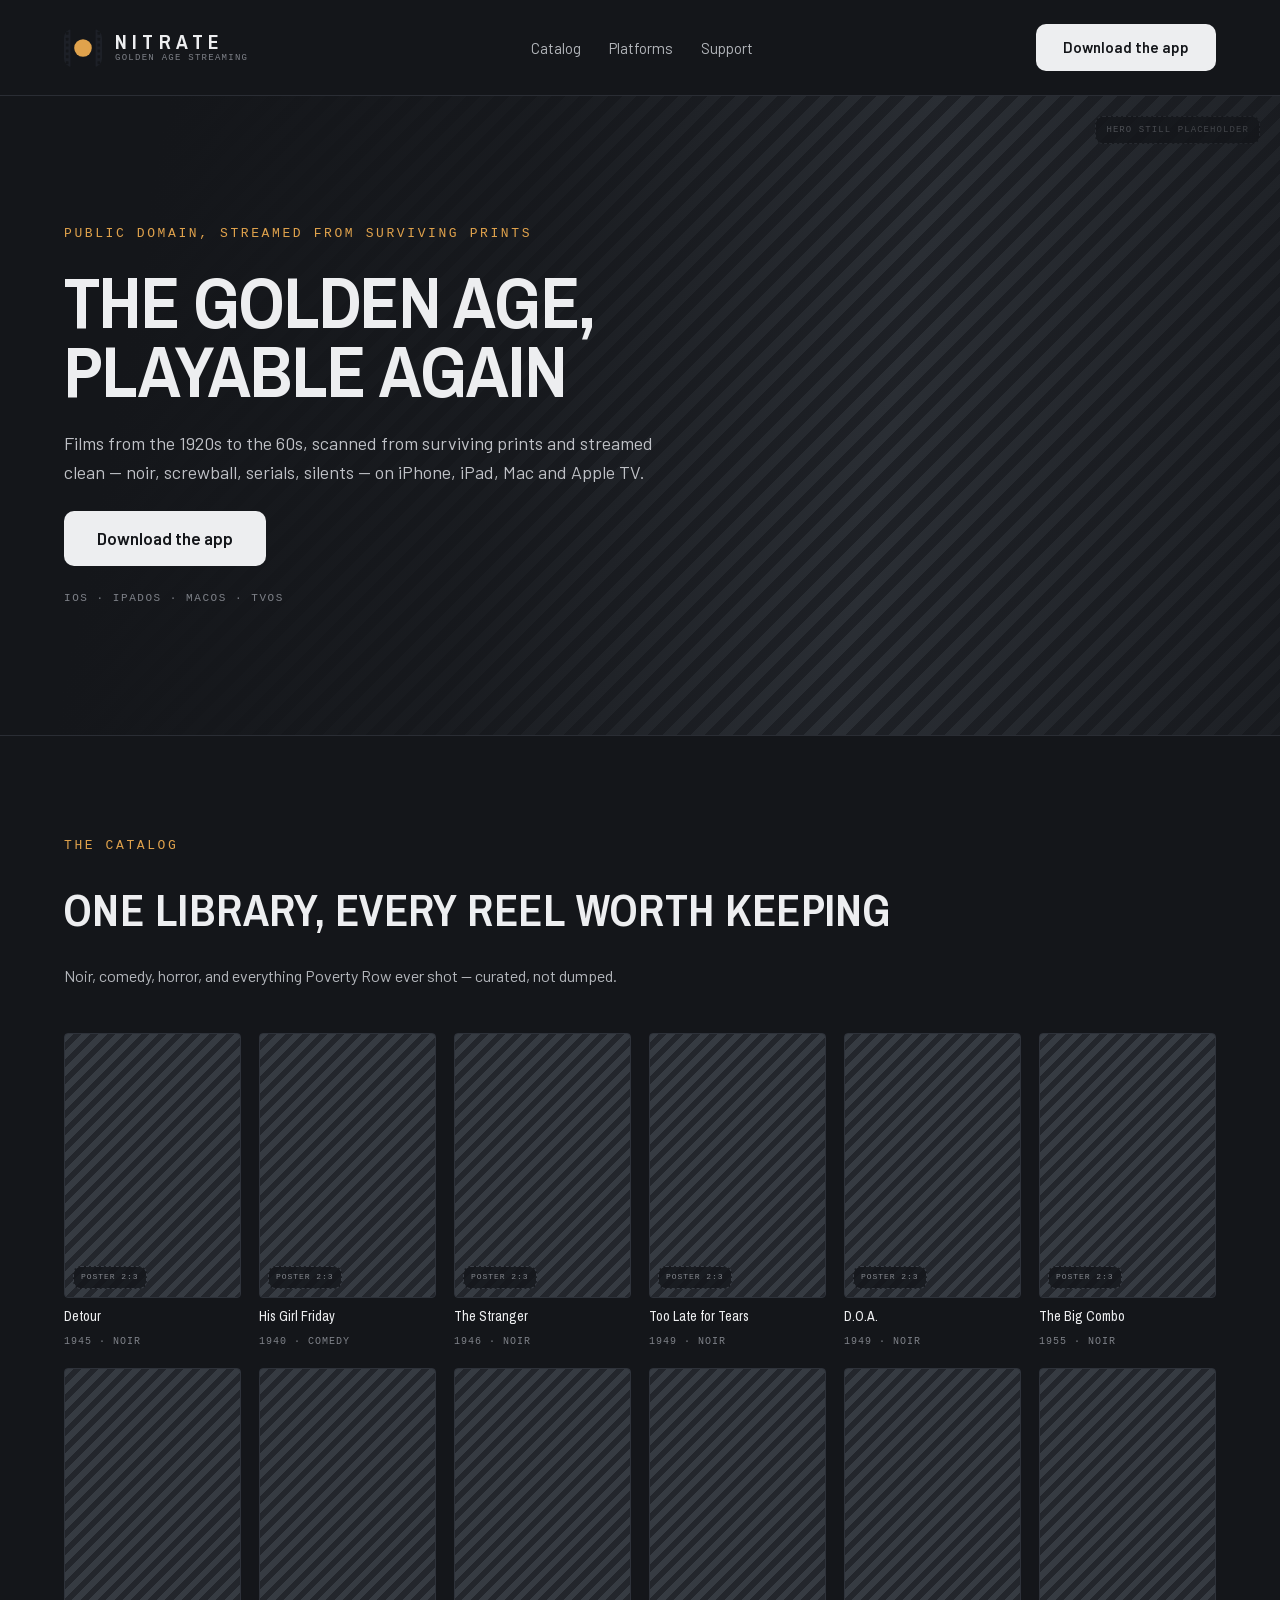
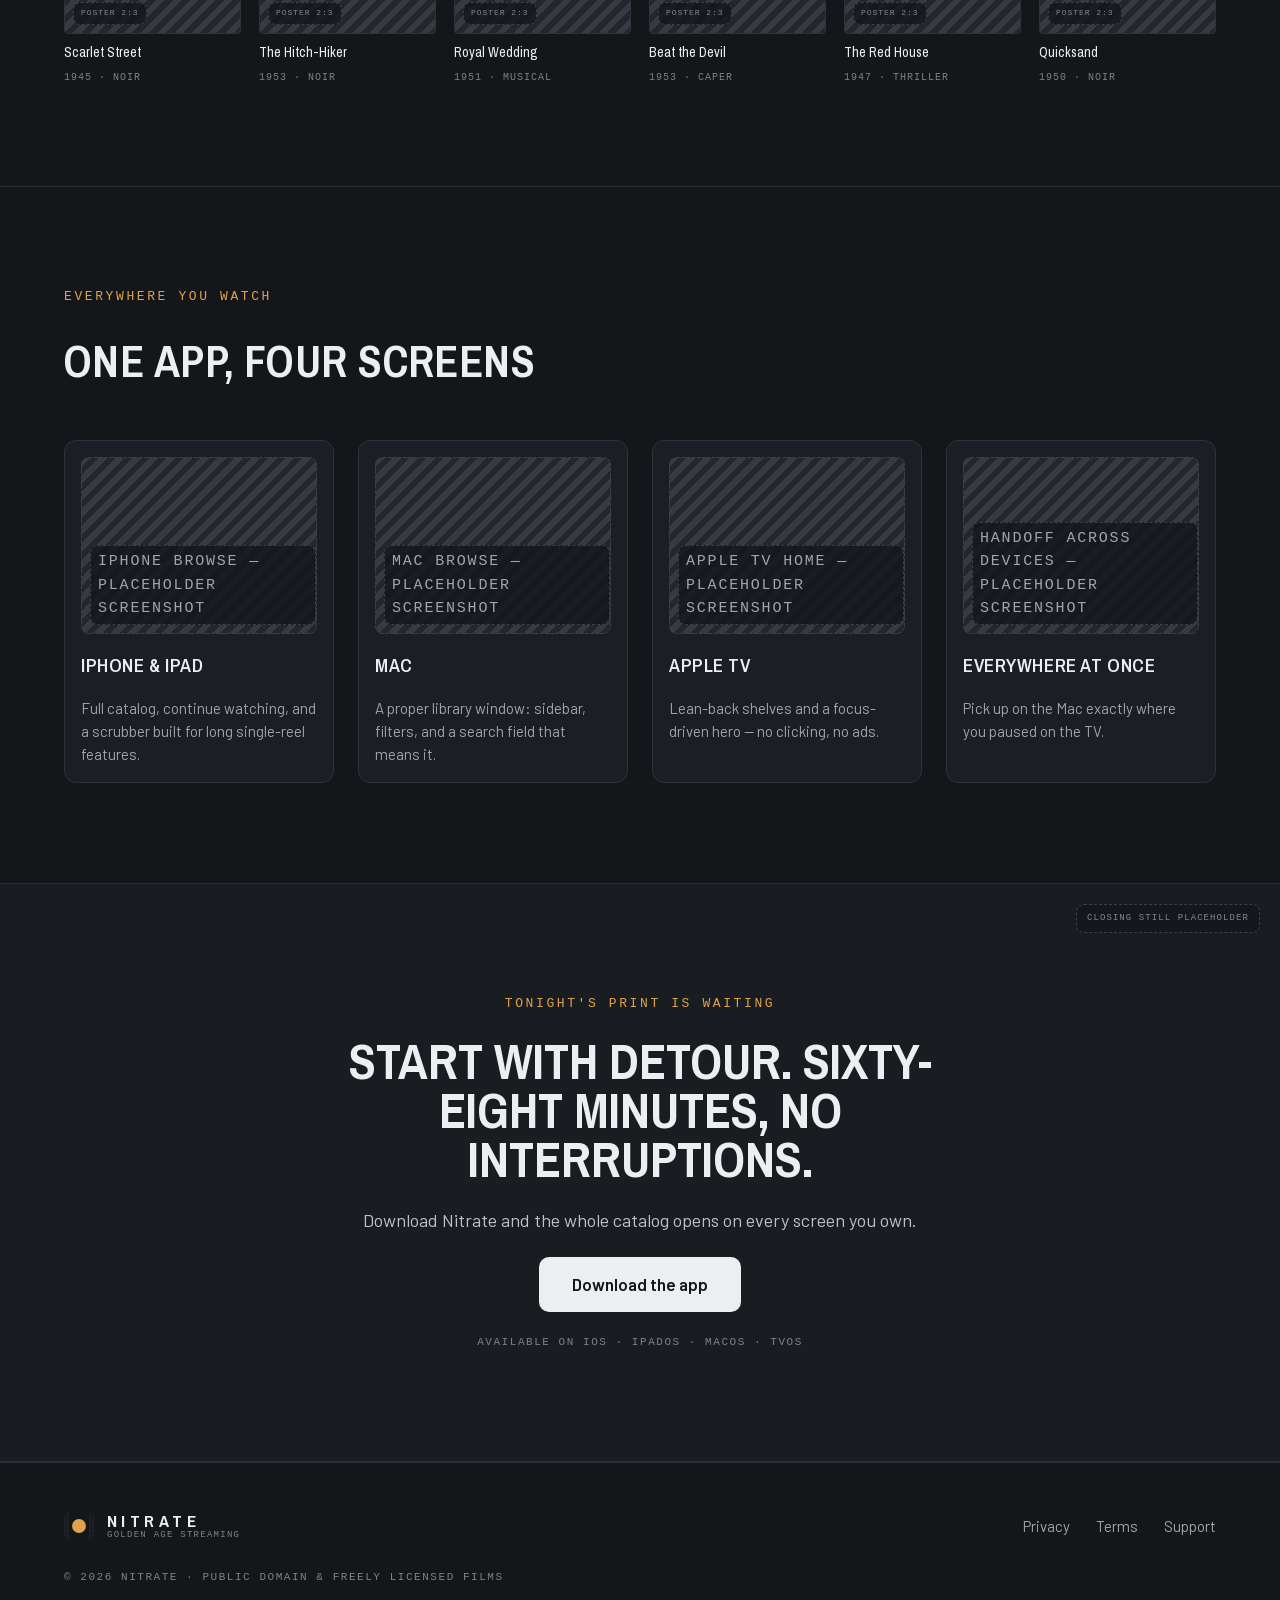
==== index.html @ 290c3b98 "init" ====
<!doctype html>
<html lang="en">
<head>
<meta charset="utf-8">
<meta name="viewport" content="width=device-width, initial-scale=1">
<title>Nitrate — Golden age streaming</title>
<meta name="description" content="Golden Age cinema from the 1920s to the 60s — noir, screwball, serials, silents — streamed on iPhone, iPad, Mac and Apple TV.">
<link rel="canonical" href="https://nitrate.info/">

<meta property="og:type" content="website">
<meta property="og:site_name" content="Nitrate">
<meta property="og:title" content="Nitrate — Golden age streaming">
<meta property="og:description" content="Golden Age cinema from the 1920s to the 60s — noir, screwball, serials, silents — streamed on iPhone, iPad, Mac and Apple TV.">
<meta property="og:url" content="https://nitrate.info/">
<meta property="og:image" content="https://nitrate.info/assets/img/og-image.png">
<meta property="og:image:width" content="1200">
<meta property="og:image:height" content="630">
<meta name="twitter:card" content="summary_large_image">

<link rel="icon" href="assets/img/favicon.svg" type="image/svg+xml">
<link rel="apple-touch-icon" href="assets/img/apple-touch-icon.png">
<link rel="preload" href="assets/fonts/archivo-narrow.woff2" as="font" type="font/woff2" crossorigin>
<link rel="preload" href="assets/fonts/barlow-400.woff2" as="font" type="font/woff2" crossorigin>
<link rel="stylesheet" href="assets/css/site.css">
</head>
<body>

<a class="skip-link" href="#main">Skip to content</a>

<header class="site-header">
  <a class="lockup" href="./" aria-label="Nitrate — home">
    <img class="lockup__icon" src="assets/img/icon.svg" alt="" width="38" height="38">
    <span class="lockup__text">
      <span class="lockup__word">Nitrate</span>
      <span class="lockup__sub">Golden age streaming</span>
    </span>
  </a>

  <nav class="site-nav" aria-label="Primary">
    <a href="#catalog">Catalog</a>
    <a href="#platforms">Platforms</a>
    <a href="support.html">Support</a>
  </nav>

  <a class="btn btn--primary" href="https://apps.apple.com/app/id6807024040">Download the app</a>
</header>

<main id="main">

  <!-- Hero. Replace .ph with the real still (landscape, ≥2400px wide) and
       keep the striped fill as its loading background. -->
  <section class="hero ph ph--lg">
    <p class="ph__label ph__label--tr">Hero still placeholder</p>
    <div class="hero__scrim"></div>
    <div class="hero__inner">
      <div class="hero__copy">
        <p class="eyebrow">Public domain, streamed from surviving prints</p>
        <h1>The golden age, playable again</h1>
        <p class="lead">
          Films from the 1920s to the 60s, scanned from surviving prints and streamed
          clean — noir, screwball, serials, silents — on iPhone, iPad, Mac and Apple TV.
        </p>
        <a class="btn btn--primary btn--lg" href="https://apps.apple.com/app/id6807024040">Download the app</a>
        <p class="meta">iOS · iPadOS · macOS · tvOS</p>
      </div>
    </div>
  </section>

  <section class="section" id="catalog">
    <div class="section__head">
      <p class="eyebrow">The catalog</p>
      <h2>One library, every reel worth keeping</h2>
      <p class="section__intro">
        Noir, comedy, horror, and everything Poverty Row ever shot — curated, not dumped.
      </p>
    </div>

    <!-- Marketing sample, not the live catalog. Deliberately no structured
         data here: these are not a claim of current availability. -->
    <div class="poster-grid">
      <article class="poster">
        <div class="poster__art ph"><p class="ph__label ph__label--bl">Poster 2:3</p></div>
        <h3 class="poster__title">Detour</h3>
        <p class="poster__meta">1945 · Noir</p>
      </article>
      <article class="poster">
        <div class="poster__art ph"><p class="ph__label ph__label--bl">Poster 2:3</p></div>
        <h3 class="poster__title">His Girl Friday</h3>
        <p class="poster__meta">1940 · Comedy</p>
      </article>
      <article class="poster">
        <div class="poster__art ph"><p class="ph__label ph__label--bl">Poster 2:3</p></div>
        <h3 class="poster__title">The Stranger</h3>
        <p class="poster__meta">1946 · Noir</p>
      </article>
      <article class="poster">
        <div class="poster__art ph"><p class="ph__label ph__label--bl">Poster 2:3</p></div>
        <h3 class="poster__title">Too Late for Tears</h3>
        <p class="poster__meta">1949 · Noir</p>
      </article>
      <article class="poster">
        <div class="poster__art ph"><p class="ph__label ph__label--bl">Poster 2:3</p></div>
        <h3 class="poster__title">D.O.A.</h3>
        <p class="poster__meta">1949 · Noir</p>
      </article>
      <article class="poster">
        <div class="poster__art ph"><p class="ph__label ph__label--bl">Poster 2:3</p></div>
        <h3 class="poster__title">The Big Combo</h3>
        <p class="poster__meta">1955 · Noir</p>
      </article>
      <article class="poster">
        <div class="poster__art ph"><p class="ph__label ph__label--bl">Poster 2:3</p></div>
        <h3 class="poster__title">Scarlet Street</h3>
        <p class="poster__meta">1945 · Noir</p>
      </article>
      <article class="poster">
        <div class="poster__art ph"><p class="ph__label ph__label--bl">Poster 2:3</p></div>
        <h3 class="poster__title">The Hitch-Hiker</h3>
        <p class="poster__meta">1953 · Noir</p>
      </article>
      <article class="poster">
        <div class="poster__art ph"><p class="ph__label ph__label--bl">Poster 2:3</p></div>
        <h3 class="poster__title">Royal Wedding</h3>
        <p class="poster__meta">1951 · Musical</p>
      </article>
      <article class="poster">
        <div class="poster__art ph"><p class="ph__label ph__label--bl">Poster 2:3</p></div>
        <h3 class="poster__title">Beat the Devil</h3>
        <p class="poster__meta">1953 · Caper</p>
      </article>
      <article class="poster">
        <div class="poster__art ph"><p class="ph__label ph__label--bl">Poster 2:3</p></div>
        <h3 class="poster__title">The Red House</h3>
        <p class="poster__meta">1947 · Thriller</p>
      </article>
      <article class="poster">
        <div class="poster__art ph"><p class="ph__label ph__label--bl">Poster 2:3</p></div>
        <h3 class="poster__title">Quicksand</h3>
        <p class="poster__meta">1950 · Noir</p>
      </article>
    </div>
  </section>

  <section class="section" id="platforms">
    <div class="section__head">
      <p class="eyebrow">Everywhere you watch</p>
      <h2>One app, four screens</h2>
    </div>

    <div class="card-grid">
      <article class="platform-card">
        <div class="platform-card__shot ph">
          <p class="ph__label ph__label--bl">iPhone browse — placeholder screenshot</p>
        </div>
        <h3>iPhone &amp; iPad</h3>
        <p>Full catalog, continue watching, and a scrubber built for long single-reel features.</p>
      </article>

      <article class="platform-card">
        <div class="platform-card__shot ph">
          <p class="ph__label ph__label--bl">Mac browse — placeholder screenshot</p>
        </div>
        <h3>Mac</h3>
        <p>A proper library window: sidebar, filters, and a search field that means it.</p>
      </article>

      <article class="platform-card">
        <div class="platform-card__shot ph">
          <p class="ph__label ph__label--bl">Apple TV home — placeholder screenshot</p>
        </div>
        <h3>Apple TV</h3>
        <p>Lean-back shelves and a focus-driven hero — no clicking, no ads.</p>
      </article>

      <article class="platform-card">
        <div class="platform-card__shot ph">
          <p class="ph__label ph__label--bl">Handoff across devices — placeholder screenshot</p>
        </div>
        <h3>Everywhere at once</h3>
        <p>Pick up on the Mac exactly where you paused on the TV.</p>
      </article>
    </div>
  </section>

  <section class="closing">
    <p class="ph__label ph__label--tr">Closing still placeholder</p>
    <div class="closing__copy">
      <p class="eyebrow">Tonight's print is waiting</p>
      <h2>Start with Detour. Sixty-eight minutes, no interruptions.</h2>
      <p class="lead">
        Download Nitrate and the whole catalog opens on every screen you own.
      </p>
      <a class="btn btn--primary btn--lg" href="https://apps.apple.com/app/id6807024040">Download the app</a>
      <p class="meta">Available on iOS · iPadOS · macOS · tvOS</p>
    </div>
  </section>

</main>

<footer class="site-footer">
  <div class="site-footer__row">
    <a class="lockup" href="./" aria-label="Nitrate — home">
      <img class="lockup__icon" src="assets/img/icon.svg" alt="" width="30" height="30">
      <span class="lockup__text">
        <span class="lockup__word">Nitrate</span>
        <span class="lockup__sub">Golden age streaming</span>
      </span>
    </a>
    <nav class="site-footer__links" aria-label="Footer">
      <a href="privacy.html">Privacy</a>
      <a href="terms.html">Terms</a>
      <a href="support.html">Support</a>
    </nav>
  </div>
  <p class="site-footer__legal">© 2026 Nitrate · Public domain &amp; freely licensed films</p>
</footer>

</body>
</html>
---- assets/css/site.css ----
/* ==========================================================================
   Nitrate — Golden age streaming
   Tokens and type scale follow the design handoff exactly. Dark only.
   ========================================================================== */

/* --- Fonts ---------------------------------------------------------------
   Self-hosted, latin subset, SIL OFL. Archivo Narrow ships as one variable
   file covering the 600–700 range the design uses; Barlow is three statics. */

@font-face {
  font-family: 'Archivo Narrow';
  font-style: normal;
  font-weight: 400 700;
  font-display: swap;
  src: url('../fonts/archivo-narrow.woff2') format('woff2');
}
@font-face {
  font-family: 'Barlow';
  font-style: normal;
  font-weight: 400;
  font-display: swap;
  src: url('../fonts/barlow-400.woff2') format('woff2');
}
@font-face {
  font-family: 'Barlow';
  font-style: normal;
  font-weight: 600;
  font-display: swap;
  src: url('../fonts/barlow-600.woff2') format('woff2');
}

/* --- Tokens -------------------------------------------------------------- */

:root {
  --bg-base: #14161a;
  --bg-alt: #191c21;
  --surface-card: #1b1e24;
  --surface-raised: #1d2027;

  --line-subtle: #2a2d34;
  --line-default: #2e323a;
  --line-default-strong: #363a43;
  --line-strong: #3c4048;
  --line-strong-hi: #434750;
  --line-accent-tint: #4a3e2c;

  --text-primary: #edeef0;
  --text-secondary: #bfc1c6;
  --text-body: #b4b7bc;
  --text-tertiary: #a2a5ab;
  --text-muted: #7e8188;
  --text-muted-hi: #85888f;

  --accent: #e0a24c;
  --accent-hover: #f5bd73;
  --status-ok: #4fc77e;

  --font-display: 'Archivo Narrow', 'Arial Narrow', Helvetica, sans-serif;
  --font-body: 'Barlow', -apple-system, BlinkMacSystemFont, 'Segoe UI', Helvetica, Arial, sans-serif;
  --font-mono: ui-monospace, SFMono-Regular, Menlo, Consolas, monospace;

  --gutter: clamp(20px, 5vw, 80px);
  --radius-poster: 4px;
  --radius-block: 8px;
  --radius-button: 10px;
  --radius-card: 12px;

  /* The image loading state, kept in production per the handoff. */
  --placeholder-fill: repeating-linear-gradient(
    135deg,
    #363b42 0 6px,
    #23262c 6px 12px
  );
  --placeholder-fill-lg: repeating-linear-gradient(
    135deg,
    #363b42 0 10px,
    #23262c 10px 20px
  );

  color-scheme: dark;
}

/* --- Base ---------------------------------------------------------------- */

*,
*::before,
*::after {
  box-sizing: border-box;
}

html {
  scroll-behavior: smooth;
  -webkit-text-size-adjust: 100%;
}

body {
  margin: 0;
  background: var(--bg-base);
  color: var(--text-body);
  font-family: var(--font-body);
  font-size: 16px;
  font-weight: 400;
  line-height: 1.6;
  -webkit-font-smoothing: antialiased;
  -moz-osx-font-smoothing: grayscale;
}

img,
svg {
  max-width: 100%;
  display: block;
}

a {
  color: var(--accent);
  text-decoration: none;
}

a:hover {
  color: var(--accent-hover);
}

h1,
h2,
h3 {
  font-family: var(--font-display);
  color: var(--text-primary);
  text-transform: uppercase;
  margin: 0;
}

p {
  margin: 0;
}

:focus-visible {
  outline: 2px solid var(--accent);
  outline-offset: 3px;
  border-radius: 2px;
}

/* Anchor targets clear the section they land in. */
[id] {
  scroll-margin-top: 32px;
}

.skip-link {
  position: absolute;
  left: -9999px;
  top: 0;
  z-index: 100;
  padding: 12px 18px;
  background: var(--surface-raised);
  color: var(--text-primary);
  border: 1px solid var(--line-strong);
  border-radius: var(--radius-block);
}

.skip-link:focus {
  left: var(--gutter);
  top: 12px;
}

/* --- Shared pieces ------------------------------------------------------- */

.eyebrow {
  font-family: var(--font-mono);
  font-size: 13px;
  letter-spacing: 0.2em;
  text-transform: uppercase;
  color: var(--accent);
  margin: 0;
}

.meta {
  font-family: var(--font-mono);
  font-size: 11px;
  letter-spacing: 0.14em;
  text-transform: uppercase;
  color: var(--text-muted);
  margin: 0;
}

.lead {
  font-size: 18px;
  line-height: 1.6;
  color: var(--text-secondary);
}

/* Buttons — primary is near-white on dark, never amber. */
.btn {
  display: inline-flex;
  align-items: center;
  justify-content: center;
  gap: 8px;
  font-family: var(--font-body);
  font-size: 15px;
  font-weight: 600;
  line-height: 1;
  padding: 15px 26px;
  border-radius: var(--radius-button);
  border: 1px solid transparent;
  cursor: pointer;
  transition: background-color 0.15s ease, border-color 0.15s ease, color 0.15s ease;
}

.btn--primary {
  background: var(--text-primary);
  color: var(--bg-base);
}

.btn--primary:hover {
  background: #fff;
  color: var(--bg-base);
}

.btn--secondary {
  background: transparent;
  color: var(--text-primary);
  border-color: var(--line-strong);
}

.btn--secondary:hover {
  border-color: var(--line-strong-hi);
  background: rgba(255, 255, 255, 0.03);
  color: var(--text-primary);
}

.btn--lg {
  font-size: 17px;
  padding: 18px 32px;
}

/* --- Header / footer lockup ---------------------------------------------- */

.lockup {
  display: inline-flex;
  align-items: center;
  gap: 13px;
  color: inherit;
}

.lockup:hover {
  color: inherit;
}

.lockup__icon {
  flex: none;
  width: 38px;
  height: 38px;
}

.lockup__text {
  display: flex;
  flex-direction: column;
  gap: 2px;
}

.lockup__word {
  font-family: var(--font-display);
  font-size: 20px;
  font-weight: 700;
  letter-spacing: 0.26em;
  text-transform: uppercase;
  color: var(--text-primary);
  line-height: 1;
}

.lockup__sub {
  font-family: var(--font-mono);
  font-size: 9px;
  letter-spacing: 0.14em;
  text-transform: uppercase;
  color: var(--text-muted);
  line-height: 1;
}

.site-header {
  display: flex;
  align-items: center;
  justify-content: space-between;
  gap: 24px 32px;
  flex-wrap: wrap;
  padding: 24px var(--gutter);
  border-bottom: 1px solid var(--line-subtle);
}

.site-nav {
  display: flex;
  align-items: center;
  gap: 28px;
  flex-wrap: wrap;
}

.site-nav a {
  font-size: 15px;
  color: var(--text-body);
}

.site-nav a:hover {
  color: var(--accent-hover);
}

.site-nav a[aria-current='page'] {
  color: var(--accent);
}

.site-footer {
  padding: 48px var(--gutter);
  border-top: 1px solid var(--line-subtle);
}

.site-footer__row {
  display: flex;
  align-items: center;
  justify-content: space-between;
  gap: 24px 32px;
  flex-wrap: wrap;
}

.site-footer .lockup__icon {
  width: 30px;
  height: 30px;
}

.site-footer .lockup__word {
  font-size: 17px;
}

.site-footer__links {
  display: flex;
  gap: 26px;
  flex-wrap: wrap;
}

.site-footer__links a {
  font-size: 15px;
  color: var(--text-tertiary);
}

.site-footer__links a:hover {
  color: var(--accent-hover);
}

.site-footer__legal {
  margin-top: 28px;
  font-family: var(--font-mono);
  font-size: 11px;
  letter-spacing: 0.14em;
  text-transform: uppercase;
  color: var(--text-muted);
}

/* --- Image placeholders --------------------------------------------------
   Every dashed element marks an asset slot. Replace the background with the
   real <img> and keep the striped fill as its loading state. */

.ph {
  background-image: var(--placeholder-fill);
  background-color: var(--surface-raised);
  position: relative;
  overflow: hidden;
}

.ph--lg {
  background-image: var(--placeholder-fill-lg);
}

.ph__label {
  position: absolute;
  font-family: var(--font-mono);
  font-size: 9px;
  letter-spacing: 0.12em;
  text-transform: uppercase;
  color: var(--text-muted-hi);
  background: rgba(20, 22, 26, 0.82);
  border: 1px dashed var(--line-strong);
  border-radius: var(--radius-block);
  padding: 6px 10px;
  margin: 0;
}

.ph__label--tr {
  top: 20px;
  right: 20px;
  max-width: min(46%, 260px);
}

.ph__label--bl {
  left: 8px;
  bottom: 8px;
  padding: 4px 7px;
  font-size: 8px;
}

/* --- Landing: hero ------------------------------------------------------- */

.hero {
  position: relative;
  min-height: 640px;
  display: flex;
  align-items: center;
  border-bottom: 1px solid var(--line-subtle);
}

.hero__scrim {
  position: absolute;
  inset: 0;
  background: linear-gradient(
    100deg,
    var(--bg-base) 12%,
    rgba(20, 22, 26, 0.85) 40%,
    rgba(20, 22, 26, 0.35) 68%,
    rgba(20, 22, 26, 0.75)
  );
}

.hero__inner {
  position: relative;
  width: 100%;
  padding: 80px var(--gutter);
}

.hero__copy {
  display: flex;
  flex-direction: column;
  align-items: flex-start;
  gap: 24px;
  max-width: 620px;
}

.hero h1 {
  font-size: clamp(40px, 6vw, 72px);
  font-weight: 700;
  line-height: 0.95;
  letter-spacing: -0.01em;
}

/* --- Landing: sections --------------------------------------------------- */

.section {
  padding: 100px var(--gutter);
  border-bottom: 1px solid var(--line-subtle);
}

.section__head {
  display: flex;
  flex-direction: column;
  gap: 18px;
  margin-bottom: 44px;
}

.section h2 {
  font-size: clamp(30px, 4vw, 44px);
  font-weight: 700;
  letter-spacing: 0.01em;
}

.section__intro {
  max-width: 640px;
  color: var(--text-body);
}

/* Catalog grid */
.poster-grid {
  display: grid;
  grid-template-columns: repeat(auto-fill, minmax(150px, 1fr));
  gap: 18px;
}

.poster {
  display: flex;
  flex-direction: column;
  gap: 10px;
}

.poster__art {
  aspect-ratio: 2 / 3;
  border: 1px solid var(--line-default);
  border-radius: var(--radius-poster);
}

.poster__title {
  font-family: var(--font-display);
  font-size: 14px;
  font-weight: 400;
  line-height: 1.15;
  color: var(--text-primary);
  text-transform: none;
}

.poster__meta {
  font-family: var(--font-mono);
  font-size: 10px;
  letter-spacing: 0.1em;
  text-transform: uppercase;
  color: var(--text-muted);
}

/* Platform cards */
.card-grid {
  display: grid;
  grid-template-columns: repeat(auto-fit, minmax(240px, 1fr));
  gap: 24px;
}

.platform-card {
  background: var(--surface-card);
  border: 1px solid var(--line-default);
  border-radius: var(--radius-card);
  padding: 16px;
  display: flex;
  flex-direction: column;
  gap: 16px;
  transition: border-color 0.15s ease;
}

.platform-card:hover {
  border-color: var(--line-strong);
}

.platform-card__shot {
  aspect-ratio: 4 / 3;
  border: 1px dashed var(--line-strong);
  border-radius: var(--radius-block);
}

.platform-card h3 {
  font-size: 19px;
  font-weight: 600;
  letter-spacing: 0.03em;
}

.platform-card p {
  font-size: 15px;
  line-height: 1.55;
  color: var(--text-tertiary);
}

/* Closing CTA */
.closing {
  position: relative;
  background: var(--bg-alt);
  padding: 110px var(--gutter);
  border-bottom: 1px solid var(--line-subtle);
  overflow: hidden;
}

.closing__copy {
  position: relative;
  max-width: 620px;
  margin: 0 auto;
  text-align: center;
  display: flex;
  flex-direction: column;
  align-items: center;
  gap: 22px;
}

.closing h2 {
  font-size: clamp(30px, 4.4vw, 50px);
  font-weight: 700;
  line-height: 0.98;
}

/* --- Legal + support two-column shell ------------------------------------ */

.page {
  padding: 64px var(--gutter) 72px;
}

.page__head {
  display: flex;
  flex-direction: column;
  gap: 16px;
  max-width: 720px;
  margin-bottom: 56px;
}

.page__head h1 {
  font-size: clamp(36px, 5vw, 56px);
  font-weight: 700;
  line-height: 0.95;
}

.layout {
  display: flex;
  flex-wrap: wrap;
  align-items: flex-start;
  gap: clamp(32px, 5vw, 72px);
}

.aside {
  position: sticky;
  top: 32px;
  flex: 1 1 230px;
  max-width: 300px;
  min-width: 230px;
}

.toc h2 {
  font-family: var(--font-mono);
  font-size: 12px;
  font-weight: 400;
  letter-spacing: 0.2em;
  color: var(--text-muted);
  margin-bottom: 18px;
}

.toc ol {
  list-style: none;
  margin: 0;
  padding: 0;
  display: flex;
  flex-direction: column;
  gap: 11px;
}

.toc a {
  font-size: 15px;
  color: var(--text-tertiary);
}

.toc a:hover {
  color: var(--accent-hover);
}

.article {
  flex: 999 1 420px;
  max-width: 720px;
  display: flex;
  flex-direction: column;
  gap: 44px;
}

.article section {
  display: flex;
  flex-direction: column;
  gap: 16px;
}

.article h2 {
  font-size: 26px;
  font-weight: 600;
  letter-spacing: 0.06em;
}

.article h3 {
  font-family: var(--font-display);
  font-size: 17px;
  font-weight: 600;
  letter-spacing: 0.04em;
  color: var(--text-primary);
}

.article p {
  line-height: 1.7;
}

.article ul {
  margin: 0;
  padding-left: 20px;
  display: flex;
  flex-direction: column;
  gap: 10px;
}

.article li {
  line-height: 1.65;
}

/* The four "what we collect" entries — 2px left rule, 16px indent. */
.entry {
  border-left: 2px solid var(--line-default-strong);
  padding-left: 16px;
  display: flex;
  flex-direction: column;
  gap: 6px;
}

.entry h3 {
  font-size: 16px;
  letter-spacing: 0.05em;
}

.entry p {
  font-size: 15px;
  color: var(--text-tertiary);
}

/* Amber-tinted callout — "what we don't collect", "what you may not do". */
.callout {
  background: var(--surface-raised);
  border: 1px solid var(--line-accent-tint);
  border-radius: var(--radius-block);
  padding: 24px;
  display: flex;
  flex-direction: column;
  gap: 16px;
}

.callout h2 {
  font-size: 22px;
  font-weight: 600;
  letter-spacing: 0.06em;
}

.callout ul {
  list-style: none;
  margin: 0;
  padding: 0;
  display: flex;
  flex-direction: column;
  gap: 12px;
}

.callout li {
  display: flex;
  align-items: flex-start;
  gap: 12px;
  line-height: 1.55;
}

.callout li::before {
  content: '\2715';
  color: var(--accent);
  font-size: 13px;
  line-height: 1.7;
  flex: none;
}

.callout__note {
  font-size: 14px;
  color: var(--text-muted-hi);
}

.contact-block {
  border-top: 1px solid var(--line-subtle);
  padding-top: 28px;
}

/* Simple data table (subscription terms). */
.table {
  width: 100%;
  border-collapse: collapse;
  border: 1px solid var(--line-default);
  border-radius: var(--radius-block);
  overflow: hidden;
  font-size: 15px;
}

.table th,
.table td {
  text-align: left;
  padding: 12px 16px;
  border-bottom: 1px solid var(--line-subtle);
  vertical-align: top;
}

.table tr:last-child th,
.table tr:last-child td {
  border-bottom: 0;
}

.table th {
  font-family: var(--font-mono);
  font-size: 11px;
  font-weight: 400;
  letter-spacing: 0.12em;
  text-transform: uppercase;
  color: var(--text-muted);
  width: 34%;
  background: var(--surface-raised);
}

.table td {
  color: var(--text-tertiary);
}

.table-wrap {
  overflow-x: auto;
}

/* --- Support ------------------------------------------------------------- */

.topic-grid {
  display: grid;
  grid-template-columns: repeat(auto-fit, minmax(230px, 1fr));
  gap: 20px;
  margin-bottom: 64px;
}

.topic-card {
  display: flex;
  flex-direction: column;
  gap: 10px;
  background: var(--surface-card);
  border: 1px solid var(--line-default);
  border-radius: var(--radius-card);
  padding: 20px;
  color: inherit;
  transition: border-color 0.15s ease;
}

.topic-card:hover {
  border-color: var(--line-strong);
  color: inherit;
}

.topic-card__mark {
  font-family: var(--font-mono);
  font-size: 11px;
  letter-spacing: 0.14em;
  color: var(--accent);
}

.topic-card h2 {
  font-family: var(--font-display);
  font-size: 18px;
  font-weight: 600;
  letter-spacing: 0.04em;
  color: var(--text-primary);
}

.topic-card p {
  font-size: 14px;
  line-height: 1.5;
  color: var(--text-tertiary);
}

.faq {
  border-top: 1px solid var(--line-subtle);
}

.faq > div {
  border-bottom: 1px solid var(--line-subtle);
  padding: 22px 0;
  display: flex;
  flex-direction: column;
  gap: 10px;
}

.faq h3 {
  font-family: var(--font-display);
  font-size: 17px;
  font-weight: 600;
  letter-spacing: 0.03em;
  color: var(--text-primary);
}

.faq p {
  color: var(--text-tertiary);
  line-height: 1.65;
}

.side-card {
  background: var(--surface-card);
  border: 1px solid var(--line-default);
  border-radius: var(--radius-card);
  padding: 20px;
  display: flex;
  flex-direction: column;
  gap: 14px;
}

.side-card--accent {
  background: var(--surface-raised);
  border-color: var(--line-accent-tint);
}

.side-card h2 {
  font-family: var(--font-display);
  font-size: 18px;
  font-weight: 600;
  letter-spacing: 0.04em;
  color: var(--text-primary);
}

.side-card p {
  font-size: 14px;
  line-height: 1.55;
  color: var(--text-tertiary);
}

.side-card ul {
  list-style: none;
  margin: 0;
  padding: 0;
  display: flex;
  flex-direction: column;
  gap: 10px;
}

.side-card ul a {
  font-size: 15px;
}

.aside--support {
  display: flex;
  flex-direction: column;
  gap: 20px;
}

/* --- Responsive ---------------------------------------------------------- */

@media (max-width: 700px) {
  .section,
  .closing {
    padding-top: 72px;
    padding-bottom: 72px;
  }

  .hero {
    min-height: 560px;
  }

  .hero__inner {
    padding-top: 64px;
    padding-bottom: 64px;
  }

  /* The badge must never crowd the copy column at narrow widths — but it has
     to stay out of the flow to do it. `.hero` is a flex container, so a static
     badge becomes a flex item and shoves the copy column sideways. */
  .ph__label--tr {
    top: 12px;
    right: 12px;
    max-width: 45%;
    font-size: 8px;
    padding: 5px 8px;
  }

  .aside {
    position: static;
    max-width: none;
    min-width: 0;
    flex-basis: 100%;
  }
}

/* Two columns of legal prose in ~330px is unreadable — stack the label above
   its value instead of letting the value column shrink to a ribbon. */
@media (max-width: 560px) {
  .table,
  .table tbody,
  .table tr,
  .table th,
  .table td {
    display: block;
    width: auto;
  }

  .table tr {
    border-bottom: 1px solid var(--line-subtle);
  }

  .table tr:last-child {
    border-bottom: 0;
  }

  .table th,
  .table td {
    border-bottom: 0;
  }

  .table th {
    background: var(--surface-raised);
    padding-bottom: 10px;
  }

  .table td {
    padding-top: 12px;
  }
}

@media (prefers-reduced-motion: reduce) {
  html {
    scroll-behavior: auto;
  }

  *,
  *::before,
  *::after {
    transition-duration: 0.01ms !important;
    animation-duration: 0.01ms !important;
  }
}

@media print {
  .site-header,
  .site-footer,
  .aside,
  .btn {
    display: none;
  }

  body {
    background: #fff;
    color: #000;
  }
}
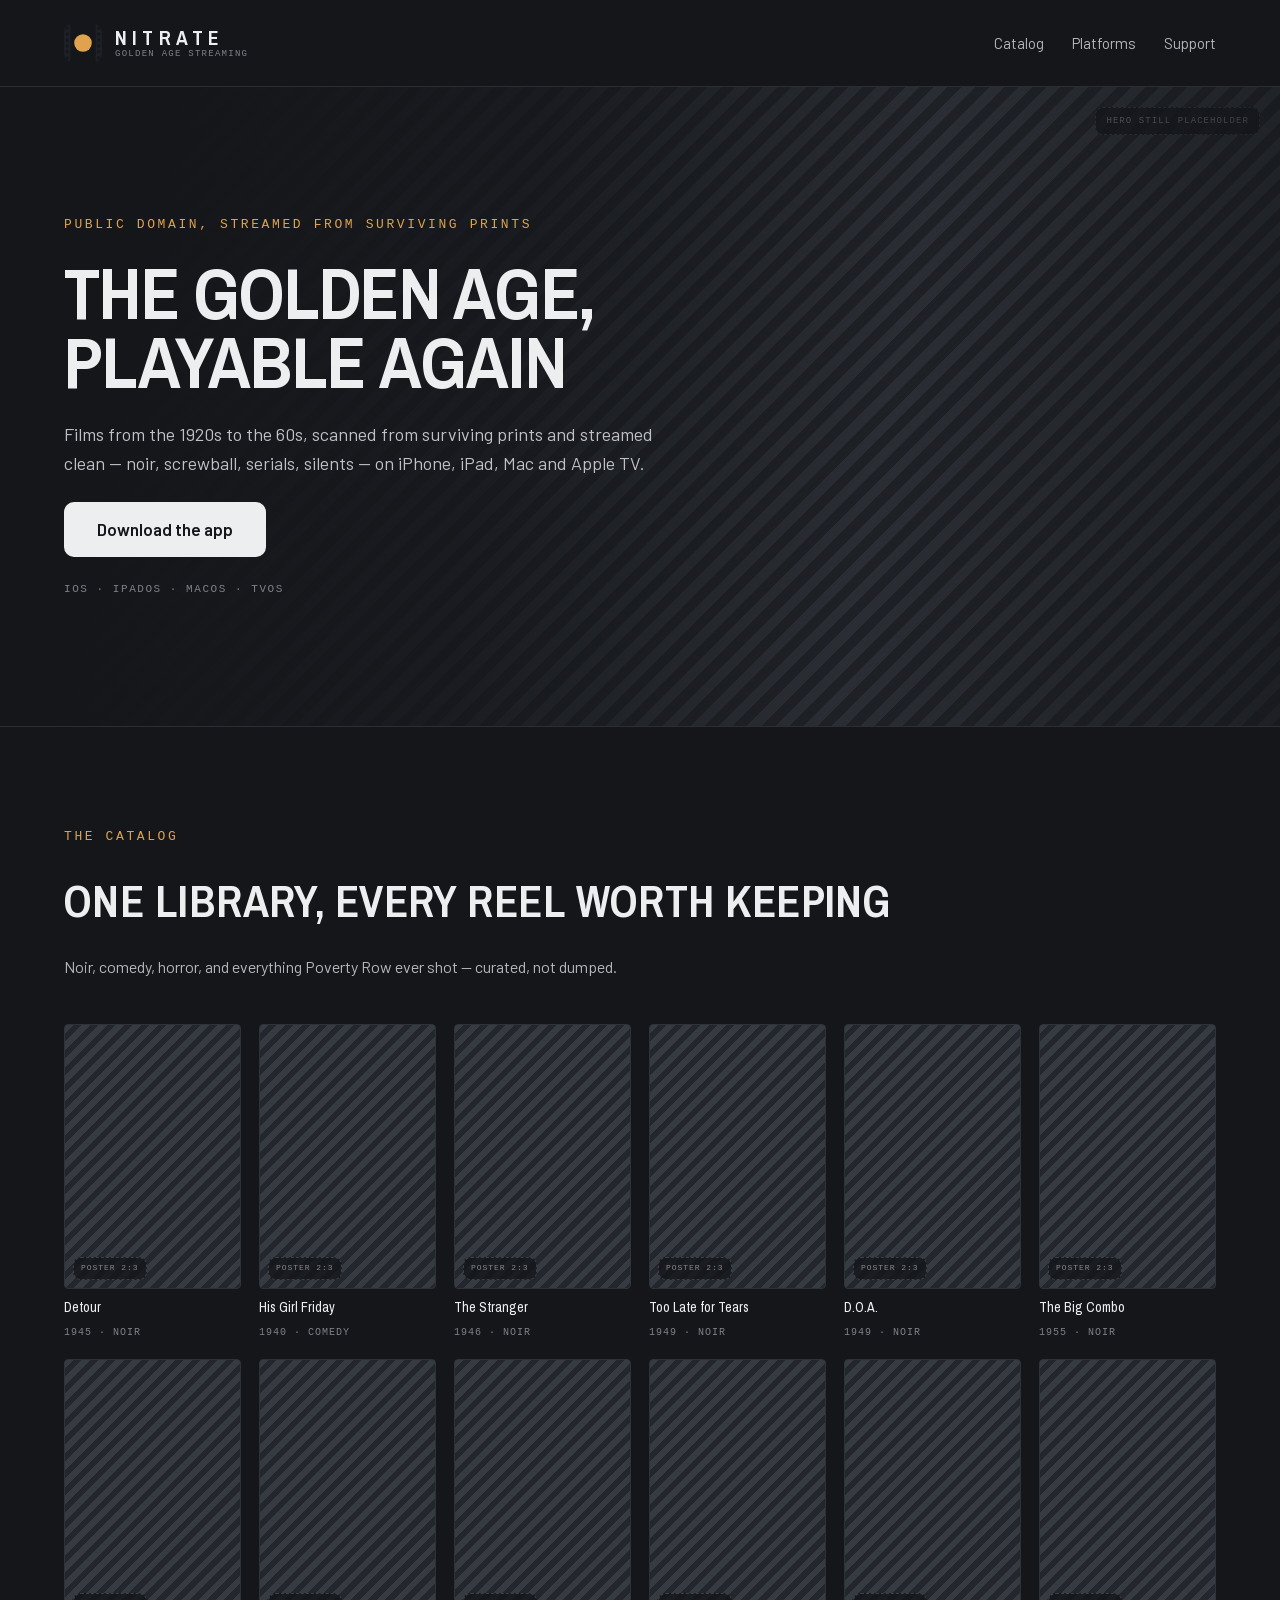
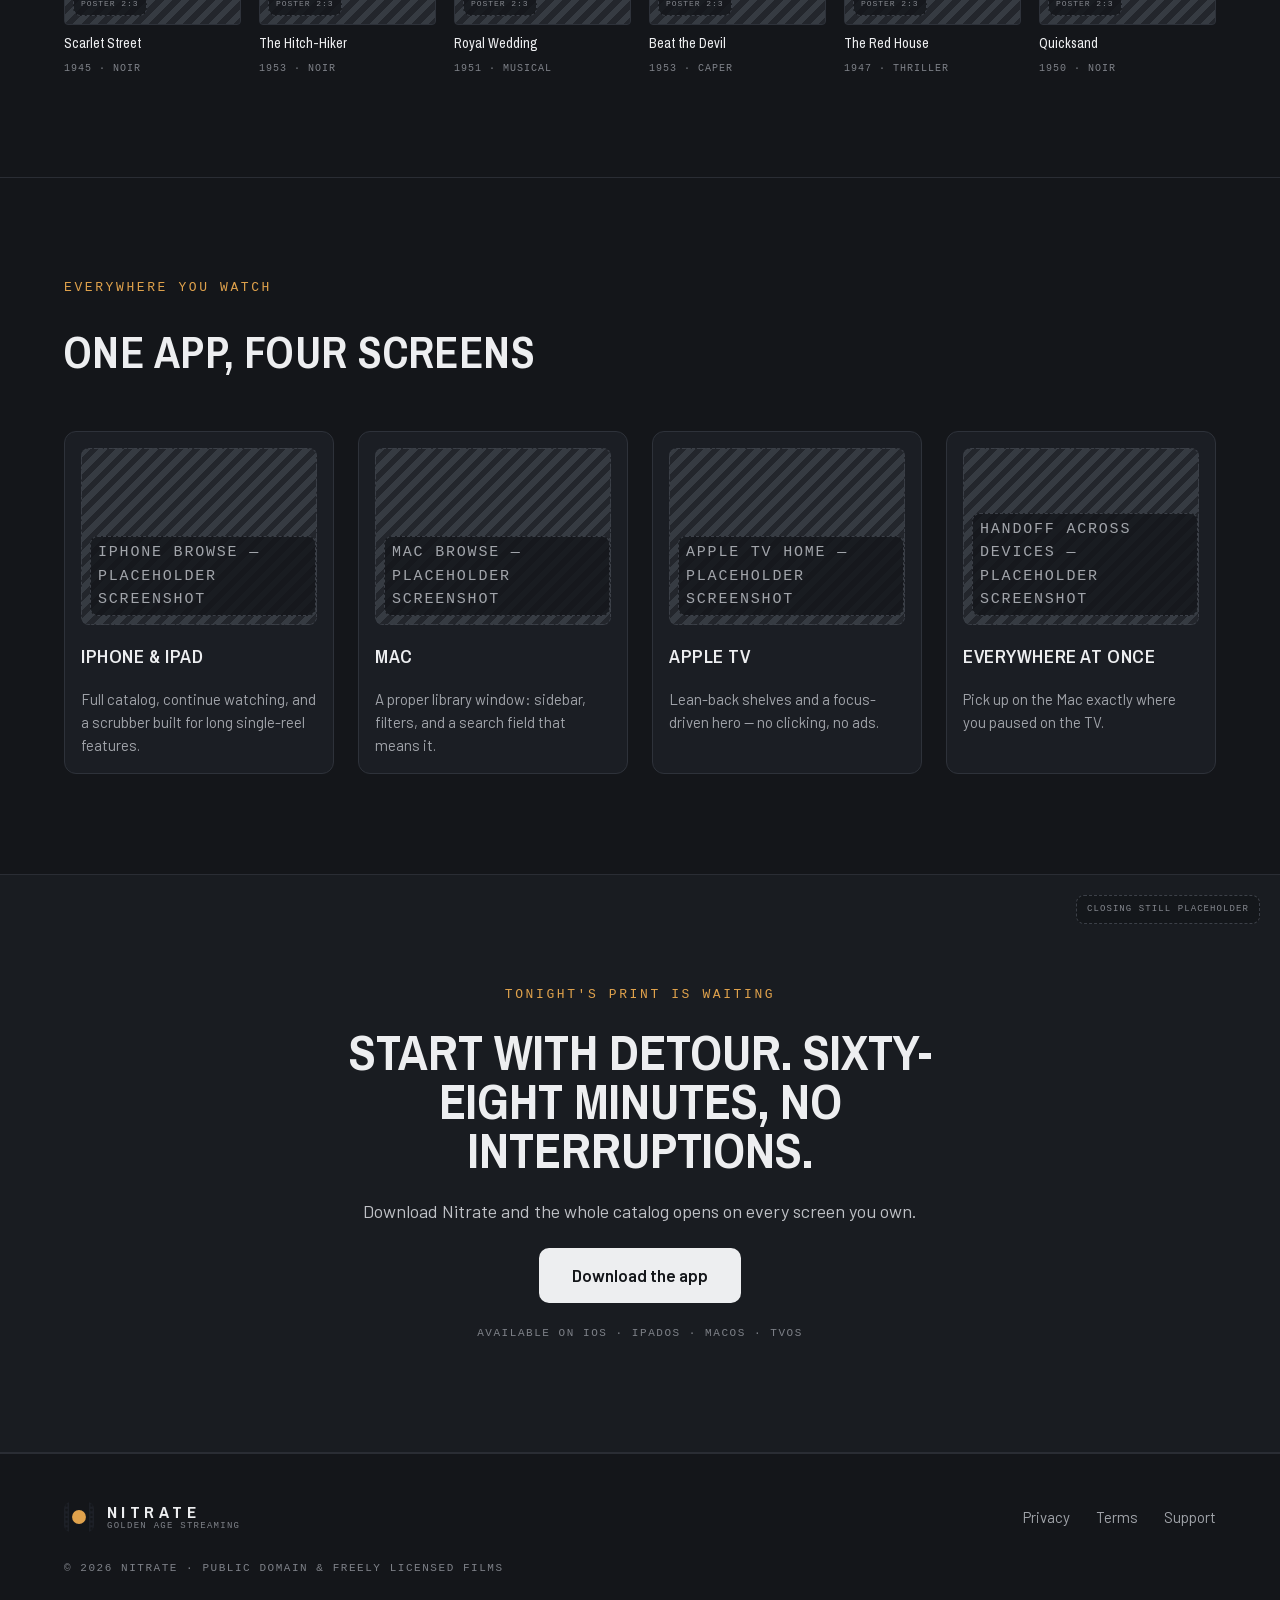
==== commit ac18fbfc: "remove download at the navigation" ====
--- a/index.html
+++ b/index.html
@@ -41,8 +41,6 @@
     <a href="#platforms">Platforms</a>
     <a href="support.html">Support</a>
   </nav>
-
-  <a class="btn btn--primary" href="https://apps.apple.com/app/id6807024040">Download the app</a>
 </header>
 
 <main id="main">
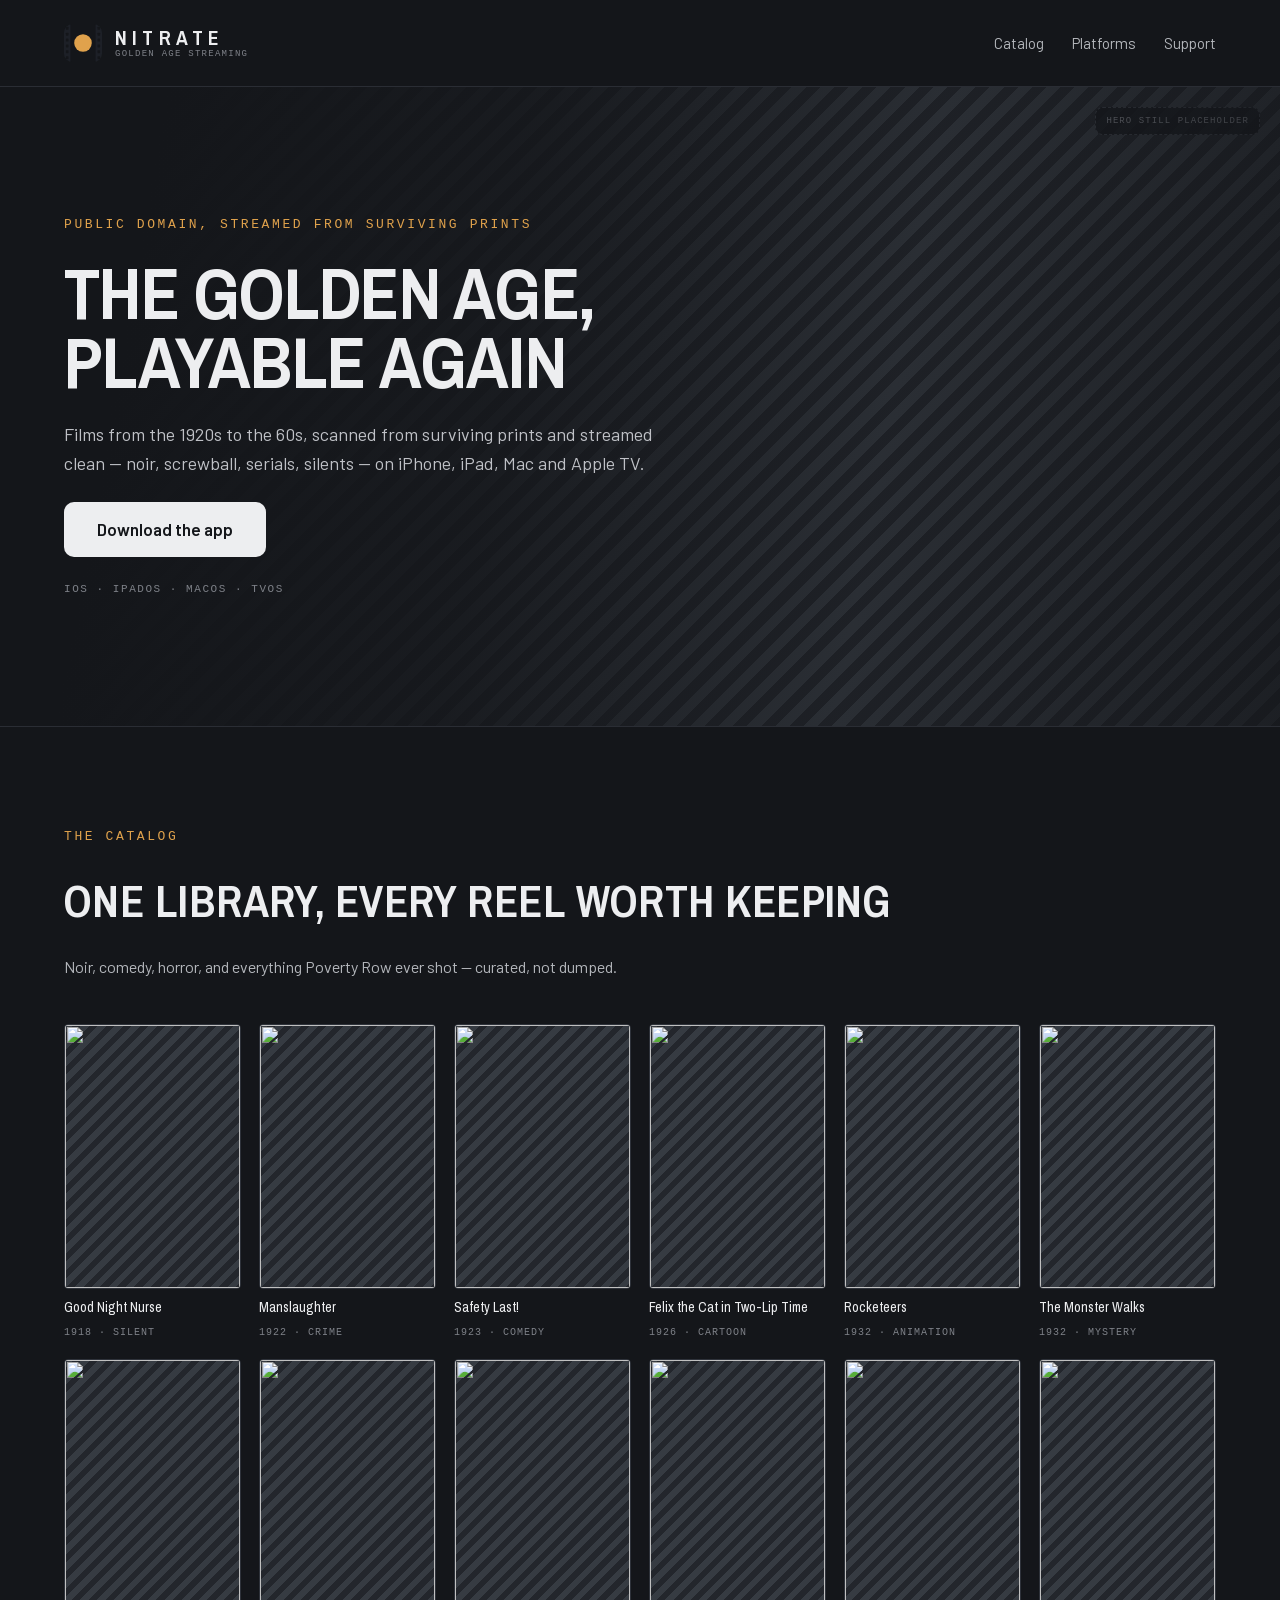
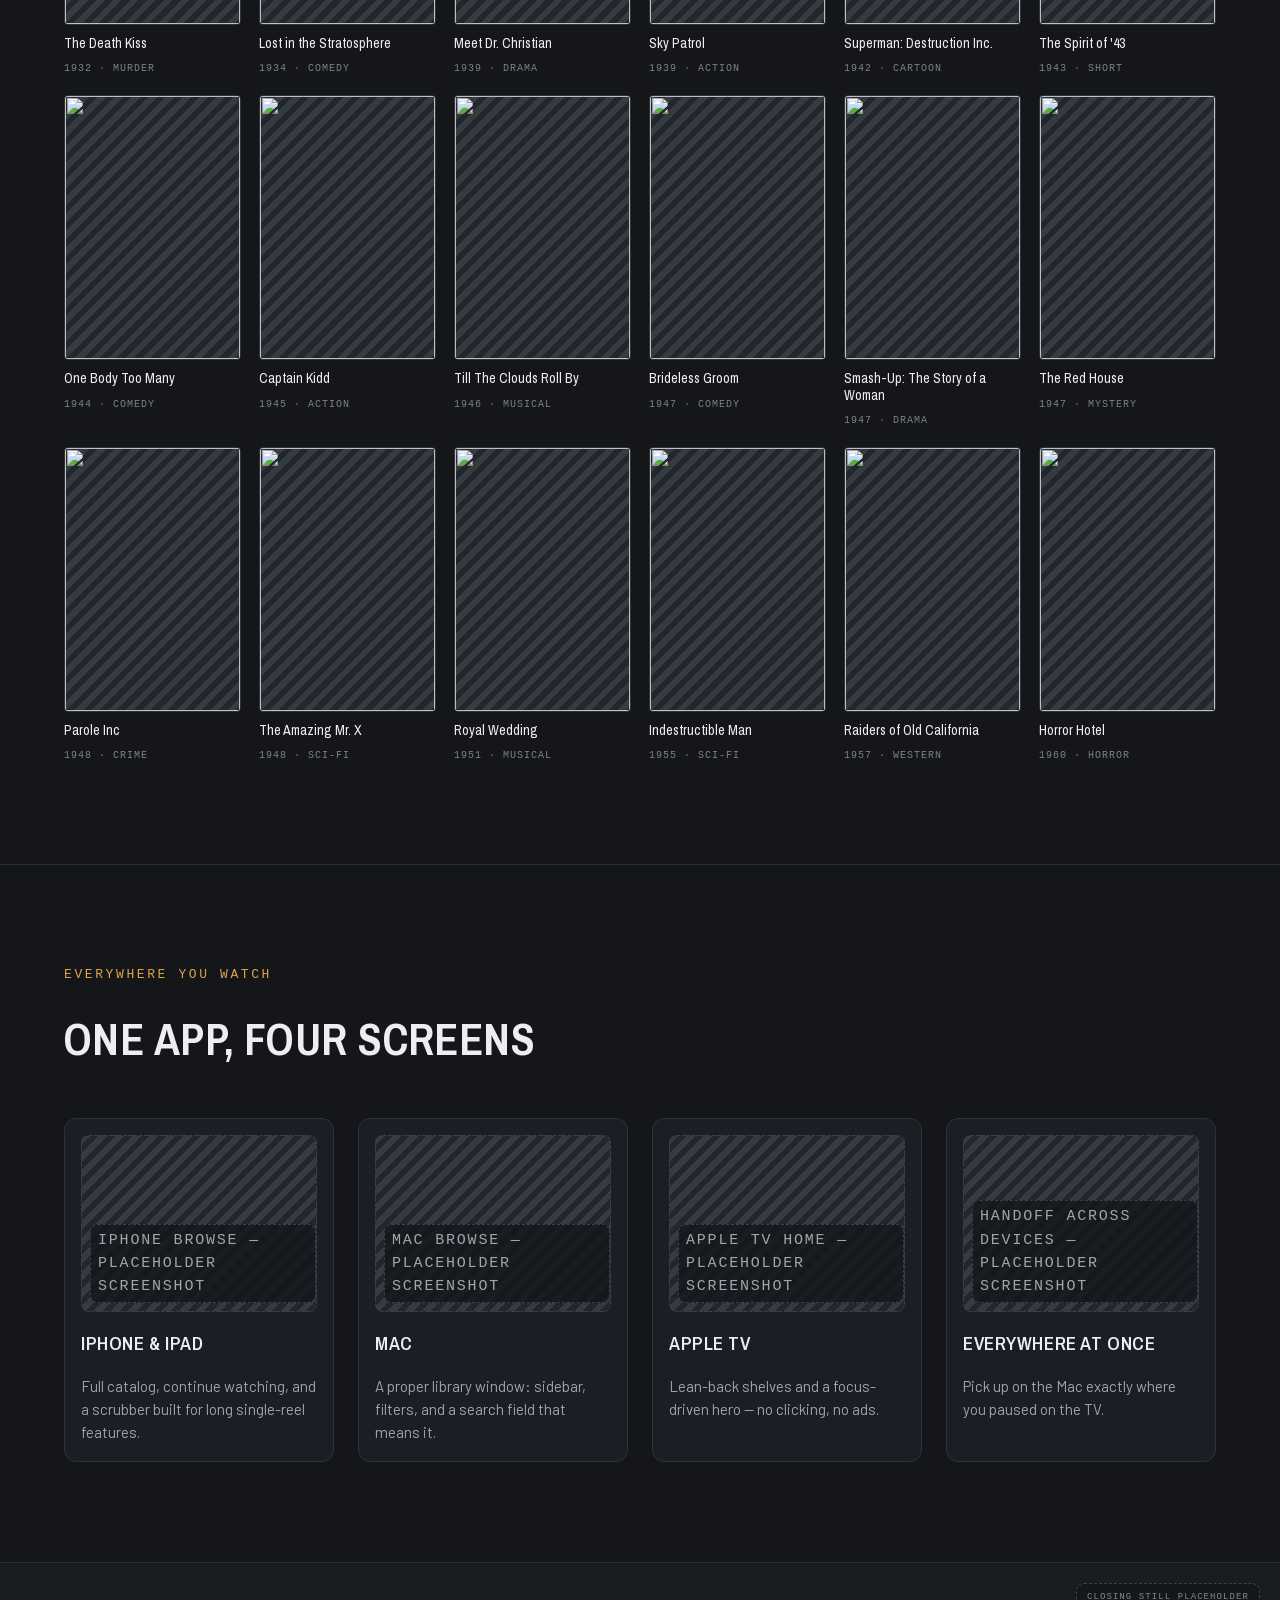
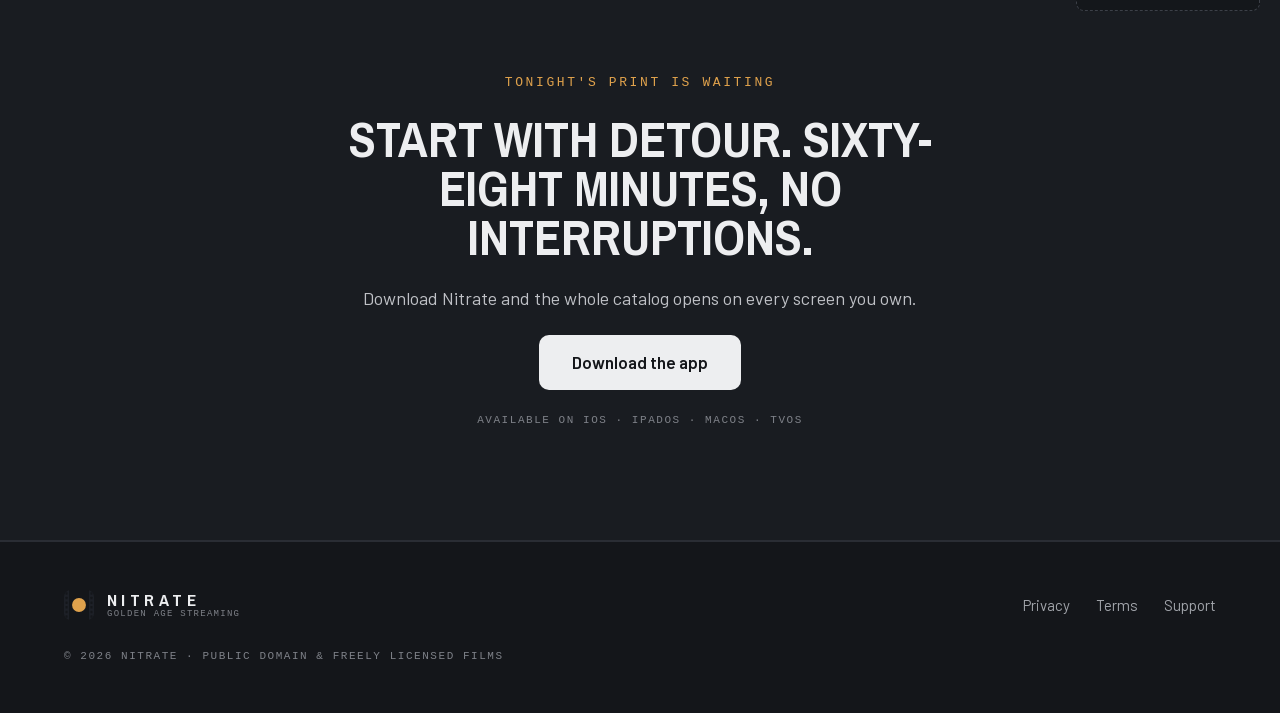
==== commit e1e60f3e: "add contents" ====
--- a/index.html
+++ b/index.html
@@ -77,64 +77,124 @@
          data here: these are not a claim of current availability. -->
     <div class="poster-grid">
       <article class="poster">
-        <div class="poster__art ph"><p class="ph__label ph__label--bl">Poster 2:3</p></div>
-        <h3 class="poster__title">Detour</h3>
-        <p class="poster__meta">1945 · Noir</p>
-      </article>
-      <article class="poster">
-        <div class="poster__art ph"><p class="ph__label ph__label--bl">Poster 2:3</p></div>
-        <h3 class="poster__title">His Girl Friday</h3>
-        <p class="poster__meta">1940 · Comedy</p>
-      </article>
-      <article class="poster">
-        <div class="poster__art ph"><p class="ph__label ph__label--bl">Poster 2:3</p></div>
-        <h3 class="poster__title">The Stranger</h3>
-        <p class="poster__meta">1946 · Noir</p>
-      </article>
-      <article class="poster">
-        <div class="poster__art ph"><p class="ph__label ph__label--bl">Poster 2:3</p></div>
-        <h3 class="poster__title">Too Late for Tears</h3>
-        <p class="poster__meta">1949 · Noir</p>
-      </article>
-      <article class="poster">
-        <div class="poster__art ph"><p class="ph__label ph__label--bl">Poster 2:3</p></div>
-        <h3 class="poster__title">D.O.A.</h3>
-        <p class="poster__meta">1949 · Noir</p>
-      </article>
-      <article class="poster">
-        <div class="poster__art ph"><p class="ph__label ph__label--bl">Poster 2:3</p></div>
-        <h3 class="poster__title">The Big Combo</h3>
-        <p class="poster__meta">1955 · Noir</p>
-      </article>
-      <article class="poster">
-        <div class="poster__art ph"><p class="ph__label ph__label--bl">Poster 2:3</p></div>
-        <h3 class="poster__title">Scarlet Street</h3>
-        <p class="poster__meta">1945 · Noir</p>
-      </article>
-      <article class="poster">
-        <div class="poster__art ph"><p class="ph__label ph__label--bl">Poster 2:3</p></div>
-        <h3 class="poster__title">The Hitch-Hiker</h3>
-        <p class="poster__meta">1953 · Noir</p>
-      </article>
-      <article class="poster">
-        <div class="poster__art ph"><p class="ph__label ph__label--bl">Poster 2:3</p></div>
+        <div class="poster__art ph"><img src="https://m.media-amazon.com/images/M/MV5BMjQzMzljYTYtYjllMi00Njc1LWJhNDQtMjVjYTM0NTQ0ZGI3XkEyXkFqcGc@._V1_SX700.jpg" alt="" loading="lazy" decoding="async"></div>
+        <h3 class="poster__title">Good Night Nurse</h3>
+        <p class="poster__meta">1918 · Silent</p>
+      </article>
+      <article class="poster">
+        <div class="poster__art ph"><img src="https://m.media-amazon.com/images/M/MV5BMTMzMmZkODYtMzBhYi00MTAwLTkzMjUtZDAwZmNjNDRmM2FiXkEyXkFqcGdeQXVyNjc1NTYyMjg@._V1_SX700.jpg" alt="" loading="lazy" decoding="async"></div>
+        <h3 class="poster__title">Manslaughter</h3>
+        <p class="poster__meta">1922 · Crime</p>
+      </article>
+      <article class="poster">
+        <div class="poster__art ph"><img src="https://m.media-amazon.com/images/M/MV5BMjkyOTg2MzE1MV5BMl5BanBnXkFtZTgwMDUzODYwMjE@._V1_SX700.jpg" alt="" loading="lazy" decoding="async"></div>
+        <h3 class="poster__title">Safety Last!</h3>
+        <p class="poster__meta">1923 · Comedy</p>
+      </article>
+      <article class="poster">
+        <div class="poster__art ph"><img src="https://m.media-amazon.com/images/M/MV5BMDJhZWM5ODMtZjc1YS00NTVjLWFjOTgtMTg3NTUzNTUzM2Q5XkEyXkFqcGc@._V1_QL75_UY562_CR310,0,380,562_.jpg" alt="" loading="lazy" decoding="async"></div>
+        <h3 class="poster__title">Felix the Cat in Two-Lip Time</h3>
+        <p class="poster__meta">1926 · Cartoon</p>
+      </article>
+      <article class="poster">
+        <div class="poster__art ph"><img src="https://m.media-amazon.com/images/M/MV5BMTg0N2UxOGMtYWQ0Ny00NTc0LWJjM2YtMDQyMTViZTc1NThjXkEyXkFqcGc@._V1_SX700.jpg" alt="" loading="lazy" decoding="async"></div>
+        <h3 class="poster__title">Rocketeers</h3>
+        <p class="poster__meta">1932 · Animation</p>
+      </article>
+      <article class="poster">
+        <div class="poster__art ph"><img src="https://m.media-amazon.com/images/M/MV5BMjMyNDI5MzUwNV5BMl5BanBnXkFtZTgwNjkyMjkyMjE@._V1_SX700.jpg" alt="" loading="lazy" decoding="async"></div>
+        <h3 class="poster__title">The Monster Walks</h3>
+        <p class="poster__meta">1932 · Mystery</p>
+      </article>
+      <article class="poster">
+        <div class="poster__art ph"><img src="https://m.media-amazon.com/images/M/MV5BMTg3NzQ1ODQ5Ml5BMl5BanBnXkFtZTgwNDM1ODgwMzE@._V1_SX700.jpg" alt="" loading="lazy" decoding="async"></div>
+        <h3 class="poster__title">The Death Kiss</h3>
+        <p class="poster__meta">1932 · Murder</p>
+      </article>
+      <article class="poster">
+        <div class="poster__art ph"><img src="https://m.media-amazon.com/images/M/MV5BMTYwODg0OTgzN15BMl5BanBnXkFtZTYwMTAwMjg5._V1_SX700.jpg" alt="" loading="lazy" decoding="async"></div>
+        <h3 class="poster__title">Lost in the Stratosphere</h3>
+        <p class="poster__meta">1934 · Comedy</p>
+      </article>
+      <article class="poster">
+        <div class="poster__art ph"><img src="https://m.media-amazon.com/images/M/MV5BMjA1MDg3ODcwMV5BMl5BanBnXkFtZTgwODg5ODgwMzE@._V1_SX700.jpg" alt="" loading="lazy" decoding="async"></div>
+        <h3 class="poster__title">Meet Dr. Christian</h3>
+        <p class="poster__meta">1939 · Drama</p>
+      </article>
+      <article class="poster">
+        <div class="poster__art ph"><img src="https://m.media-amazon.com/images/M/MV5BYzRmMDE3ZWEtYTQzNy00OTQzLWE0YmMtODY2YWUxODNjMDU0XkEyXkFqcGc@._V1_SX700.jpg" alt="" loading="lazy" decoding="async"></div>
+        <h3 class="poster__title">Sky Patrol</h3>
+        <p class="poster__meta">1939 · Action</p>
+      </article>
+      <article class="poster">
+        <div class="poster__art ph"><img src="https://m.media-amazon.com/images/M/MV5BYzI0NDIxMzUtNjdiYi00ZWNiLTkxYzAtYzk1OTNkYjYyYWQxXkEyXkFqcGc@._V1_SX700.jpg" alt="" loading="lazy" decoding="async"></div>
+        <h3 class="poster__title">Superman: Destruction Inc.</h3>
+        <p class="poster__meta">1942 · Cartoon</p>
+      </article>
+      <article class="poster">
+        <div class="poster__art ph"><img src="https://m.media-amazon.com/images/M/MV5BZDI3NTU3ODMtNDQ2Yi00MTM3LWE0Y2QtNDk0ODczZGU2ZWNiXkEyXkFqcGc@._V1_SX700.jpg" alt="" loading="lazy" decoding="async"></div>
+        <h3 class="poster__title">The Spirit of &#x27;43</h3>
+        <p class="poster__meta">1943 · Short</p>
+      </article>
+      <article class="poster">
+        <div class="poster__art ph"><img src="https://m.media-amazon.com/images/M/MV5BMTQzMjk4NTYzMV5BMl5BanBnXkFtZTgwNzMwNDE3MzE@._V1_SX700.jpg" alt="" loading="lazy" decoding="async"></div>
+        <h3 class="poster__title">One Body Too Many</h3>
+        <p class="poster__meta">1944 · Comedy</p>
+      </article>
+      <article class="poster">
+        <div class="poster__art ph"><img src="https://m.media-amazon.com/images/M/MV5BMGM0NDJmMzYtNTUyNy00M2U0LTk1YTAtMWYyYjIxMWIwZTM4XkEyXkFqcGc@._V1_SX700.jpg" alt="" loading="lazy" decoding="async"></div>
+        <h3 class="poster__title">Captain Kidd</h3>
+        <p class="poster__meta">1945 · Action</p>
+      </article>
+      <article class="poster">
+        <div class="poster__art ph"><img src="https://m.media-amazon.com/images/M/MV5BMjkzNGJiOTYtYTZiNC00YTJkLTk1MGYtY2U2MDU3YTdlZTIyXkEyXkFqcGc@._V1_SX700.jpg" alt="" loading="lazy" decoding="async"></div>
+        <h3 class="poster__title">Till The Clouds Roll By</h3>
+        <p class="poster__meta">1946 · Musical</p>
+      </article>
+      <article class="poster">
+        <div class="poster__art ph"><img src="https://m.media-amazon.com/images/M/MV5BYTk5Yjk1NjgtZDAzOC00ZTZlLWJiMTUtNTU3MTQ5YTJmMTY0XkEyXkFqcGc@._V1_SX700.jpg" alt="" loading="lazy" decoding="async"></div>
+        <h3 class="poster__title">Brideless Groom</h3>
+        <p class="poster__meta">1947 · Comedy</p>
+      </article>
+      <article class="poster">
+        <div class="poster__art ph"><img src="https://m.media-amazon.com/images/M/MV5BZGZkOGVkN2UtOTk4MC00NDQzLWJlY2EtNWYyZWY2NTQ0OTIzXkEyXkFqcGdeQXVyMDI2NDg0NQ@@._V1_SX700.jpg" alt="" loading="lazy" decoding="async"></div>
+        <h3 class="poster__title">Smash-Up: The Story of a Woman</h3>
+        <p class="poster__meta">1947 · Drama</p>
+      </article>
+      <article class="poster">
+        <div class="poster__art ph"><img src="https://m.media-amazon.com/images/M/MV5BNTllYTE3N2UtMmRmMS00YTM4LWIzYzctYjZkMDQwOTIyMGExXkEyXkFqcGc@._V1_SX700.jpg" alt="" loading="lazy" decoding="async"></div>
+        <h3 class="poster__title">The Red House</h3>
+        <p class="poster__meta">1947 · Mystery</p>
+      </article>
+      <article class="poster">
+        <div class="poster__art ph"><img src="https://m.media-amazon.com/images/M/MV5BMjIzNTM4OTQ5NV5BMl5BanBnXkFtZTcwNzg1MDc0NQ@@._V1_SX700.jpg" alt="" loading="lazy" decoding="async"></div>
+        <h3 class="poster__title">Parole Inc</h3>
+        <p class="poster__meta">1948 · Crime</p>
+      </article>
+      <article class="poster">
+        <div class="poster__art ph"><img src="https://m.media-amazon.com/images/M/MV5BMWFlMTMyYzAtNDZiYi00MmUxLTgxNzktYTJkMTA0ODMyNzAxXkEyXkFqcGc@._V1_SX700.jpg" alt="" loading="lazy" decoding="async"></div>
+        <h3 class="poster__title">The Amazing Mr. X</h3>
+        <p class="poster__meta">1948 · Sci-Fi</p>
+      </article>
+      <article class="poster">
+        <div class="poster__art ph"><img src="https://m.media-amazon.com/images/M/MV5BY2FlZmMyMjktOTAzYy00ZmYzLWJhNjMtMjljOWY1ZjVhZjM3XkEyXkFqcGdeQXVyNjc0MzMzNjA@._V1_SX700.jpg" alt="" loading="lazy" decoding="async"></div>
         <h3 class="poster__title">Royal Wedding</h3>
         <p class="poster__meta">1951 · Musical</p>
       </article>
       <article class="poster">
-        <div class="poster__art ph"><p class="ph__label ph__label--bl">Poster 2:3</p></div>
-        <h3 class="poster__title">Beat the Devil</h3>
-        <p class="poster__meta">1953 · Caper</p>
-      </article>
-      <article class="poster">
-        <div class="poster__art ph"><p class="ph__label ph__label--bl">Poster 2:3</p></div>
-        <h3 class="poster__title">The Red House</h3>
-        <p class="poster__meta">1947 · Thriller</p>
-      </article>
-      <article class="poster">
-        <div class="poster__art ph"><p class="ph__label ph__label--bl">Poster 2:3</p></div>
-        <h3 class="poster__title">Quicksand</h3>
-        <p class="poster__meta">1950 · Noir</p>
+        <div class="poster__art ph"><img src="https://m.media-amazon.com/images/M/MV5BZTM5NDExMWEtZGI3My00YjA5LTg1ZDItZGYyYTI4MTk3YTkxXkEyXkFqcGc@._V1_SX700.jpg" alt="" loading="lazy" decoding="async"></div>
+        <h3 class="poster__title">Indestructible Man</h3>
+        <p class="poster__meta">1955 · Sci-Fi</p>
+      </article>
+      <article class="poster">
+        <div class="poster__art ph"><img src="https://m.media-amazon.com/images/M/MV5BNWU2MTM2MmYtMTc4Yi00MGY3LTk1NjUtYmZjYjNmMTkzN2UzXkEyXkFqcGdeQXVyNTk1MTk0MDI@._V1_SX700.jpg" alt="" loading="lazy" decoding="async"></div>
+        <h3 class="poster__title">Raiders of Old California</h3>
+        <p class="poster__meta">1957 · Western</p>
+      </article>
+      <article class="poster">
+        <div class="poster__art ph"><img src="https://m.media-amazon.com/images/M/MV5BYWExZDFlOTgtNjZjZi00ZjhmLWI5YWEtODY4YmVkY2FhZjI1XkEyXkFqcGc@._V1_QL75_UX380_CR0,10,380,562_.jpg" alt="" loading="lazy" decoding="async"></div>
+        <h3 class="poster__title">Horror Hotel</h3>
+        <p class="poster__meta">1960 · Horror</p>
       </article>
     </div>
   </section>
--- a/assets/css/site.css
+++ b/assets/css/site.css
@@ -478,6 +478,16 @@
   aspect-ratio: 2 / 3;
   border: 1px solid var(--line-default);
   border-radius: var(--radius-poster);
+  overflow: hidden;
+}
+
+/* The striped fill stays behind the artwork as its loading state, which is why the
+   image sits inside `.ph` rather than replacing it. */
+.poster__art img {
+  width: 100%;
+  height: 100%;
+  object-fit: cover;
+  display: block;
 }
 
 .poster__title {
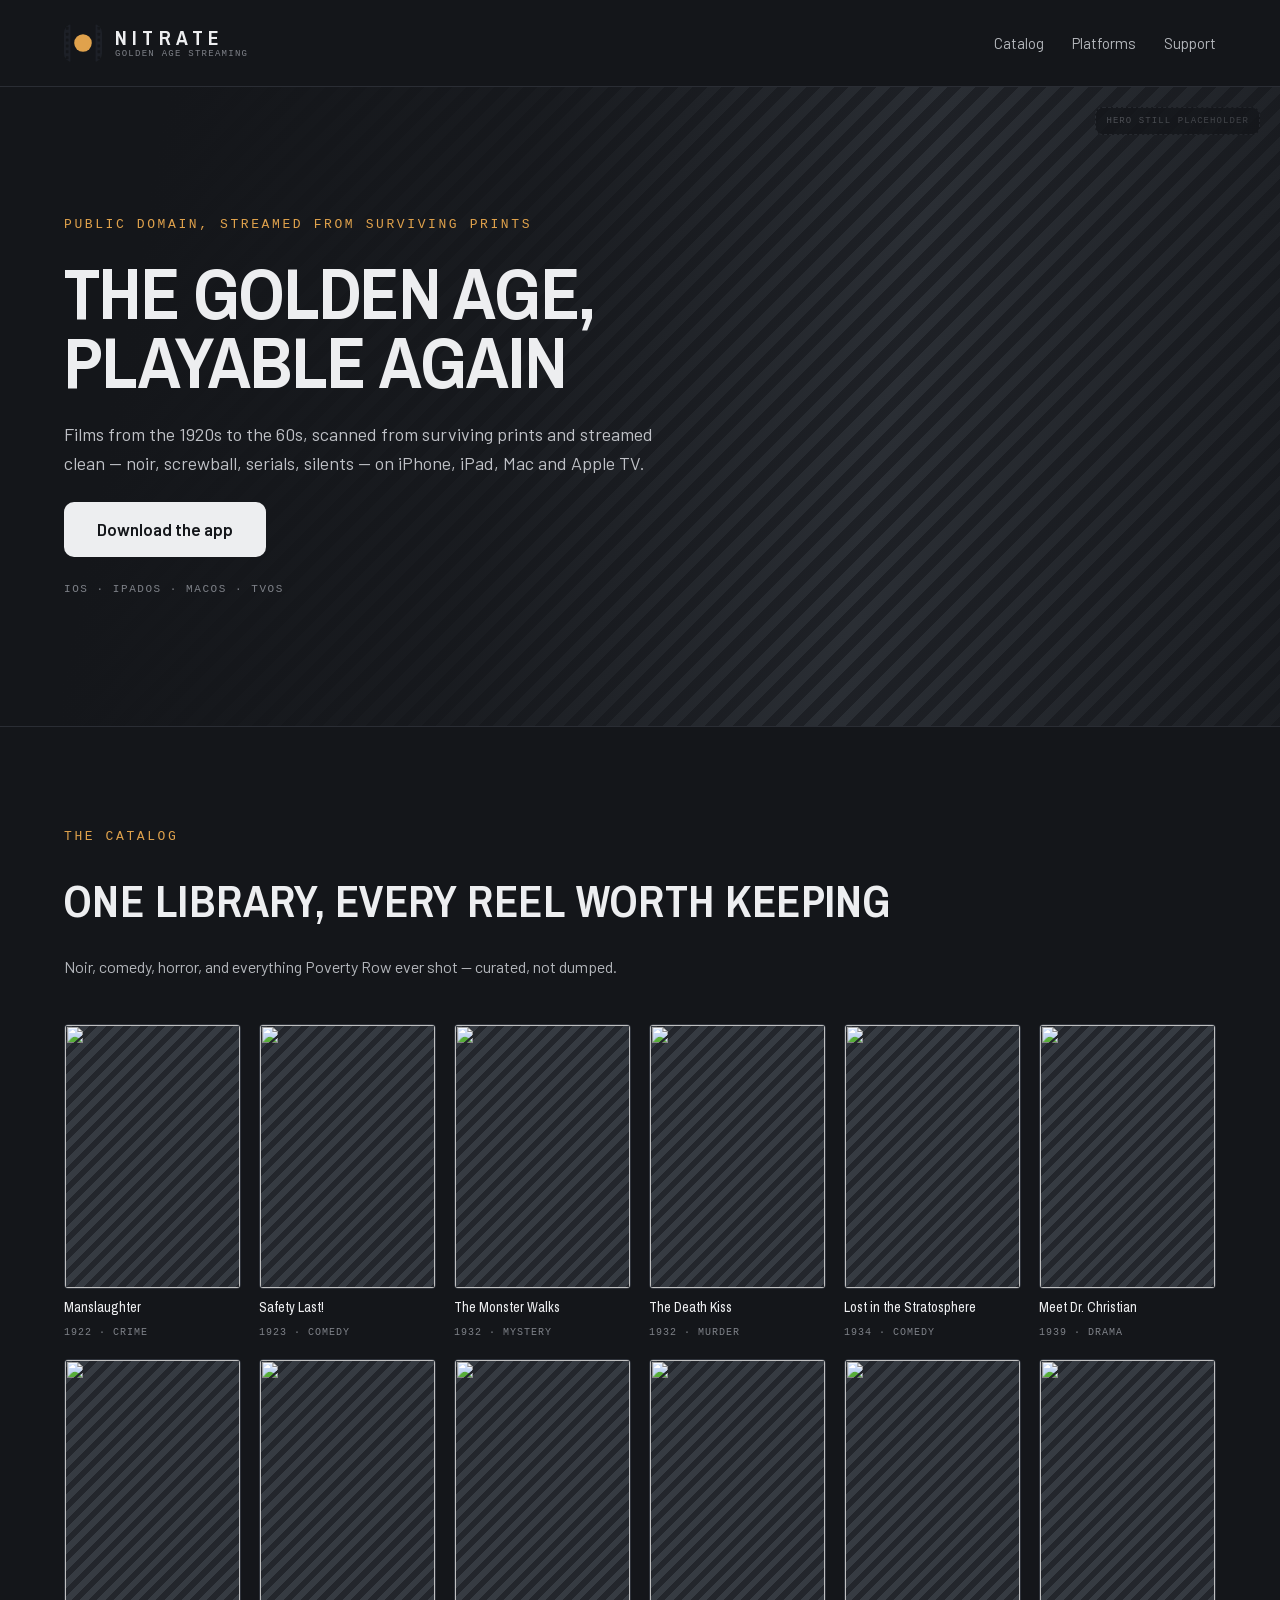
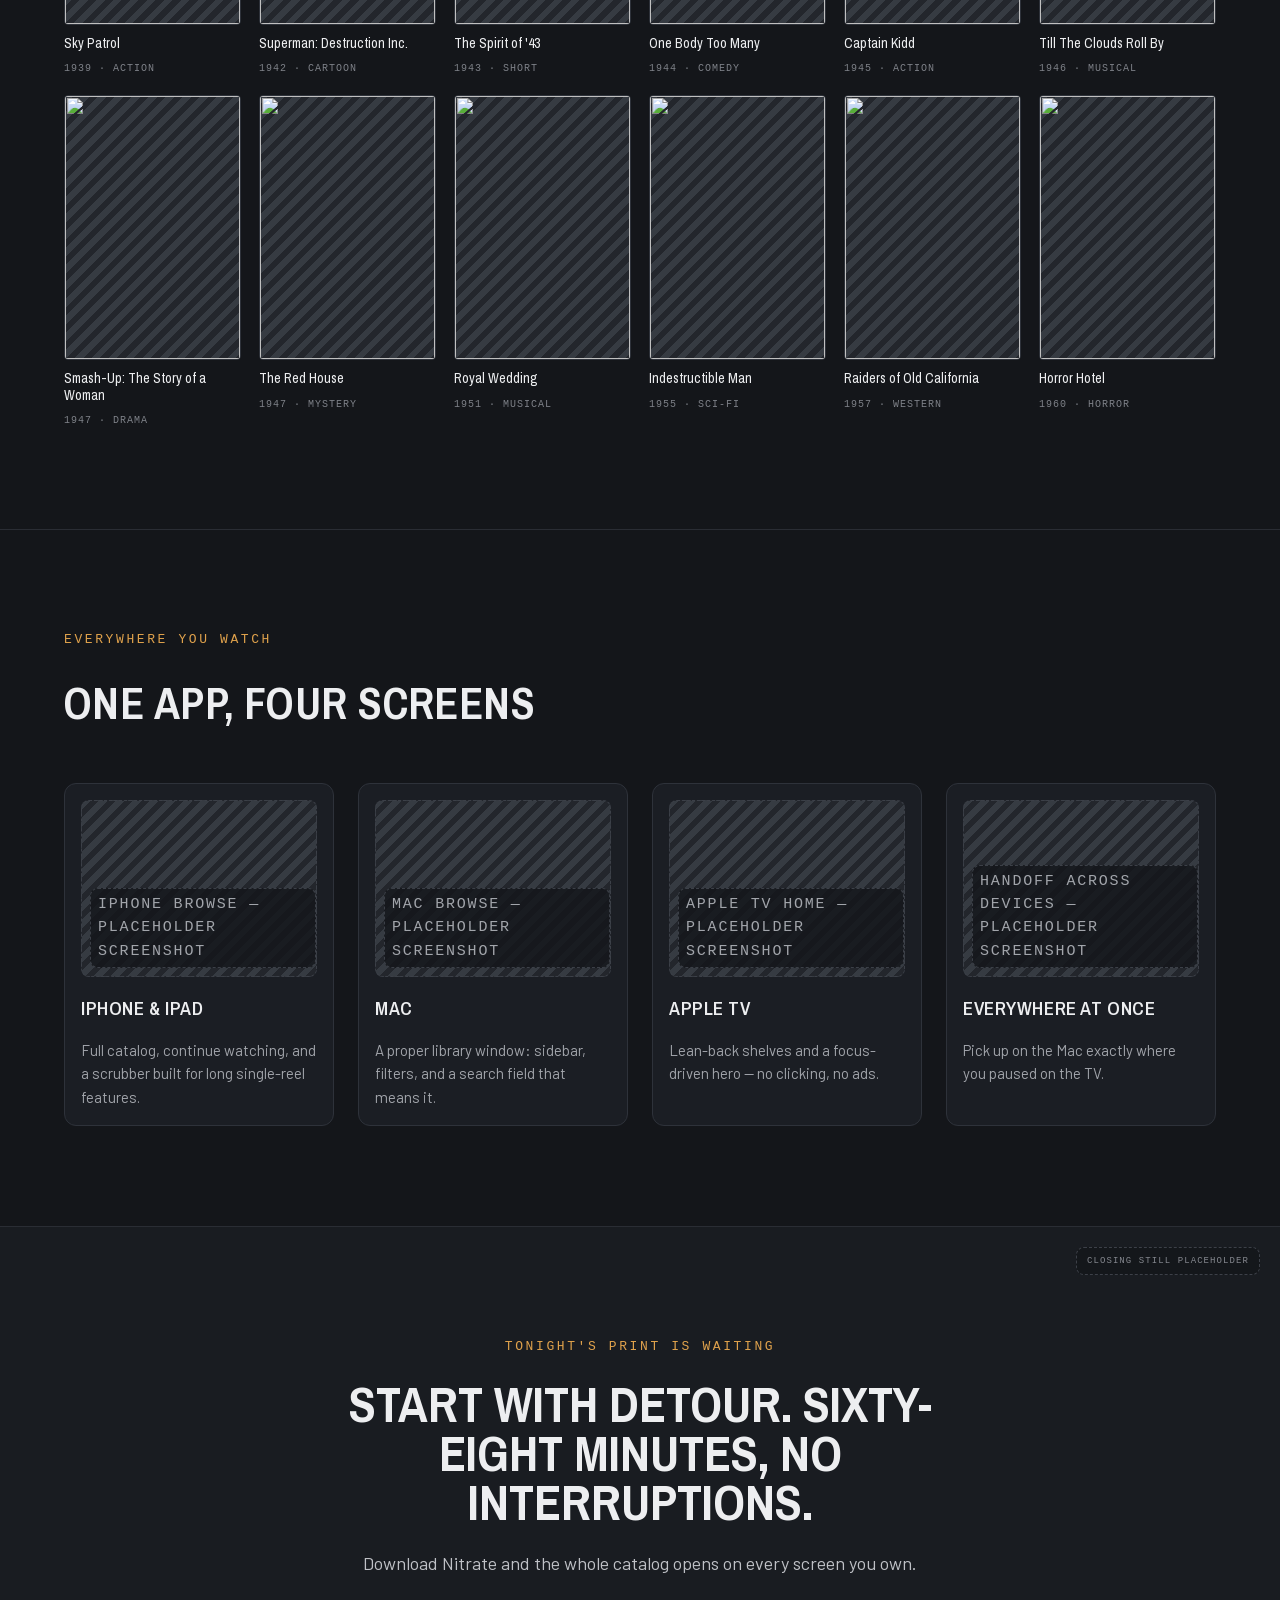
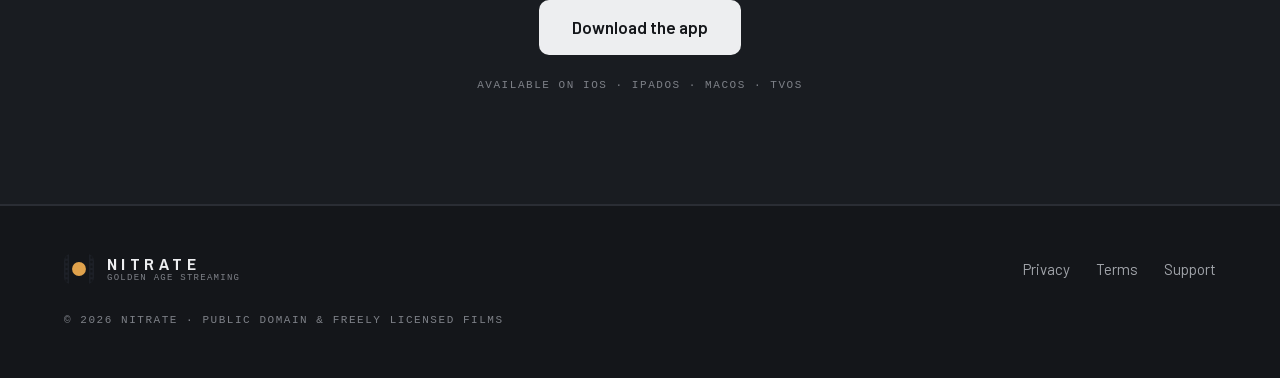
==== commit cc439eef: "remove" ====
--- a/index.html
+++ b/index.html
@@ -77,11 +77,6 @@
          data here: these are not a claim of current availability. -->
     <div class="poster-grid">
       <article class="poster">
-        <div class="poster__art ph"><img src="https://m.media-amazon.com/images/M/MV5BMjQzMzljYTYtYjllMi00Njc1LWJhNDQtMjVjYTM0NTQ0ZGI3XkEyXkFqcGc@._V1_SX700.jpg" alt="" loading="lazy" decoding="async"></div>
-        <h3 class="poster__title">Good Night Nurse</h3>
-        <p class="poster__meta">1918 · Silent</p>
-      </article>
-      <article class="poster">
         <div class="poster__art ph"><img src="https://m.media-amazon.com/images/M/MV5BMTMzMmZkODYtMzBhYi00MTAwLTkzMjUtZDAwZmNjNDRmM2FiXkEyXkFqcGdeQXVyNjc1NTYyMjg@._V1_SX700.jpg" alt="" loading="lazy" decoding="async"></div>
         <h3 class="poster__title">Manslaughter</h3>
         <p class="poster__meta">1922 · Crime</p>
@@ -92,16 +87,6 @@
         <p class="poster__meta">1923 · Comedy</p>
       </article>
       <article class="poster">
-        <div class="poster__art ph"><img src="https://m.media-amazon.com/images/M/MV5BMDJhZWM5ODMtZjc1YS00NTVjLWFjOTgtMTg3NTUzNTUzM2Q5XkEyXkFqcGc@._V1_QL75_UY562_CR310,0,380,562_.jpg" alt="" loading="lazy" decoding="async"></div>
-        <h3 class="poster__title">Felix the Cat in Two-Lip Time</h3>
-        <p class="poster__meta">1926 · Cartoon</p>
-      </article>
-      <article class="poster">
-        <div class="poster__art ph"><img src="https://m.media-amazon.com/images/M/MV5BMTg0N2UxOGMtYWQ0Ny00NTc0LWJjM2YtMDQyMTViZTc1NThjXkEyXkFqcGc@._V1_SX700.jpg" alt="" loading="lazy" decoding="async"></div>
-        <h3 class="poster__title">Rocketeers</h3>
-        <p class="poster__meta">1932 · Animation</p>
-      </article>
-      <article class="poster">
         <div class="poster__art ph"><img src="https://m.media-amazon.com/images/M/MV5BMjMyNDI5MzUwNV5BMl5BanBnXkFtZTgwNjkyMjkyMjE@._V1_SX700.jpg" alt="" loading="lazy" decoding="async"></div>
         <h3 class="poster__title">The Monster Walks</h3>
         <p class="poster__meta">1932 · Mystery</p>
@@ -152,11 +137,6 @@
         <p class="poster__meta">1946 · Musical</p>
       </article>
       <article class="poster">
-        <div class="poster__art ph"><img src="https://m.media-amazon.com/images/M/MV5BYTk5Yjk1NjgtZDAzOC00ZTZlLWJiMTUtNTU3MTQ5YTJmMTY0XkEyXkFqcGc@._V1_SX700.jpg" alt="" loading="lazy" decoding="async"></div>
-        <h3 class="poster__title">Brideless Groom</h3>
-        <p class="poster__meta">1947 · Comedy</p>
-      </article>
-      <article class="poster">
         <div class="poster__art ph"><img src="https://m.media-amazon.com/images/M/MV5BZGZkOGVkN2UtOTk4MC00NDQzLWJlY2EtNWYyZWY2NTQ0OTIzXkEyXkFqcGdeQXVyMDI2NDg0NQ@@._V1_SX700.jpg" alt="" loading="lazy" decoding="async"></div>
         <h3 class="poster__title">Smash-Up: The Story of a Woman</h3>
         <p class="poster__meta">1947 · Drama</p>
@@ -165,16 +145,6 @@
         <div class="poster__art ph"><img src="https://m.media-amazon.com/images/M/MV5BNTllYTE3N2UtMmRmMS00YTM4LWIzYzctYjZkMDQwOTIyMGExXkEyXkFqcGc@._V1_SX700.jpg" alt="" loading="lazy" decoding="async"></div>
         <h3 class="poster__title">The Red House</h3>
         <p class="poster__meta">1947 · Mystery</p>
-      </article>
-      <article class="poster">
-        <div class="poster__art ph"><img src="https://m.media-amazon.com/images/M/MV5BMjIzNTM4OTQ5NV5BMl5BanBnXkFtZTcwNzg1MDc0NQ@@._V1_SX700.jpg" alt="" loading="lazy" decoding="async"></div>
-        <h3 class="poster__title">Parole Inc</h3>
-        <p class="poster__meta">1948 · Crime</p>
-      </article>
-      <article class="poster">
-        <div class="poster__art ph"><img src="https://m.media-amazon.com/images/M/MV5BMWFlMTMyYzAtNDZiYi00MmUxLTgxNzktYTJkMTA0ODMyNzAxXkEyXkFqcGc@._V1_SX700.jpg" alt="" loading="lazy" decoding="async"></div>
-        <h3 class="poster__title">The Amazing Mr. X</h3>
-        <p class="poster__meta">1948 · Sci-Fi</p>
       </article>
       <article class="poster">
         <div class="poster__art ph"><img src="https://m.media-amazon.com/images/M/MV5BY2FlZmMyMjktOTAzYy00ZmYzLWJhNjMtMjljOWY1ZjVhZjM3XkEyXkFqcGdeQXVyNjc0MzMzNjA@._V1_SX700.jpg" alt="" loading="lazy" decoding="async"></div>
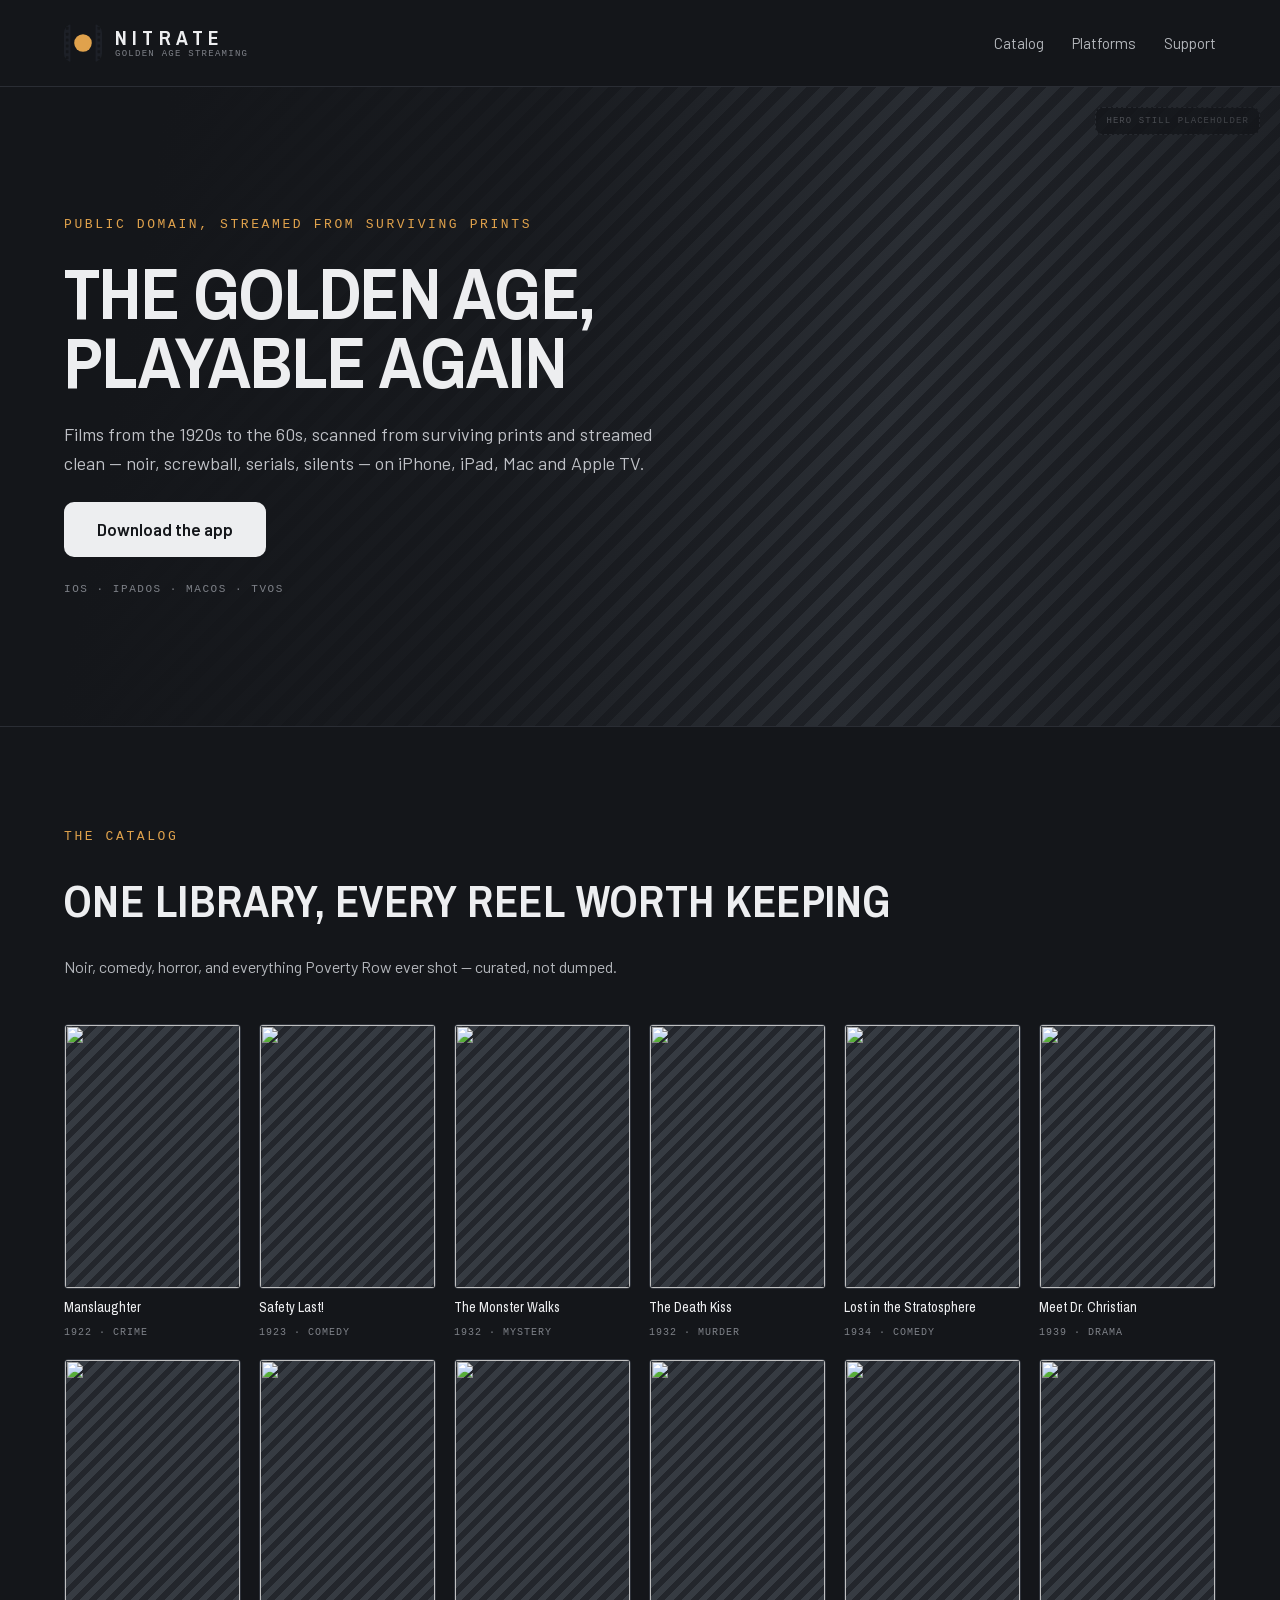
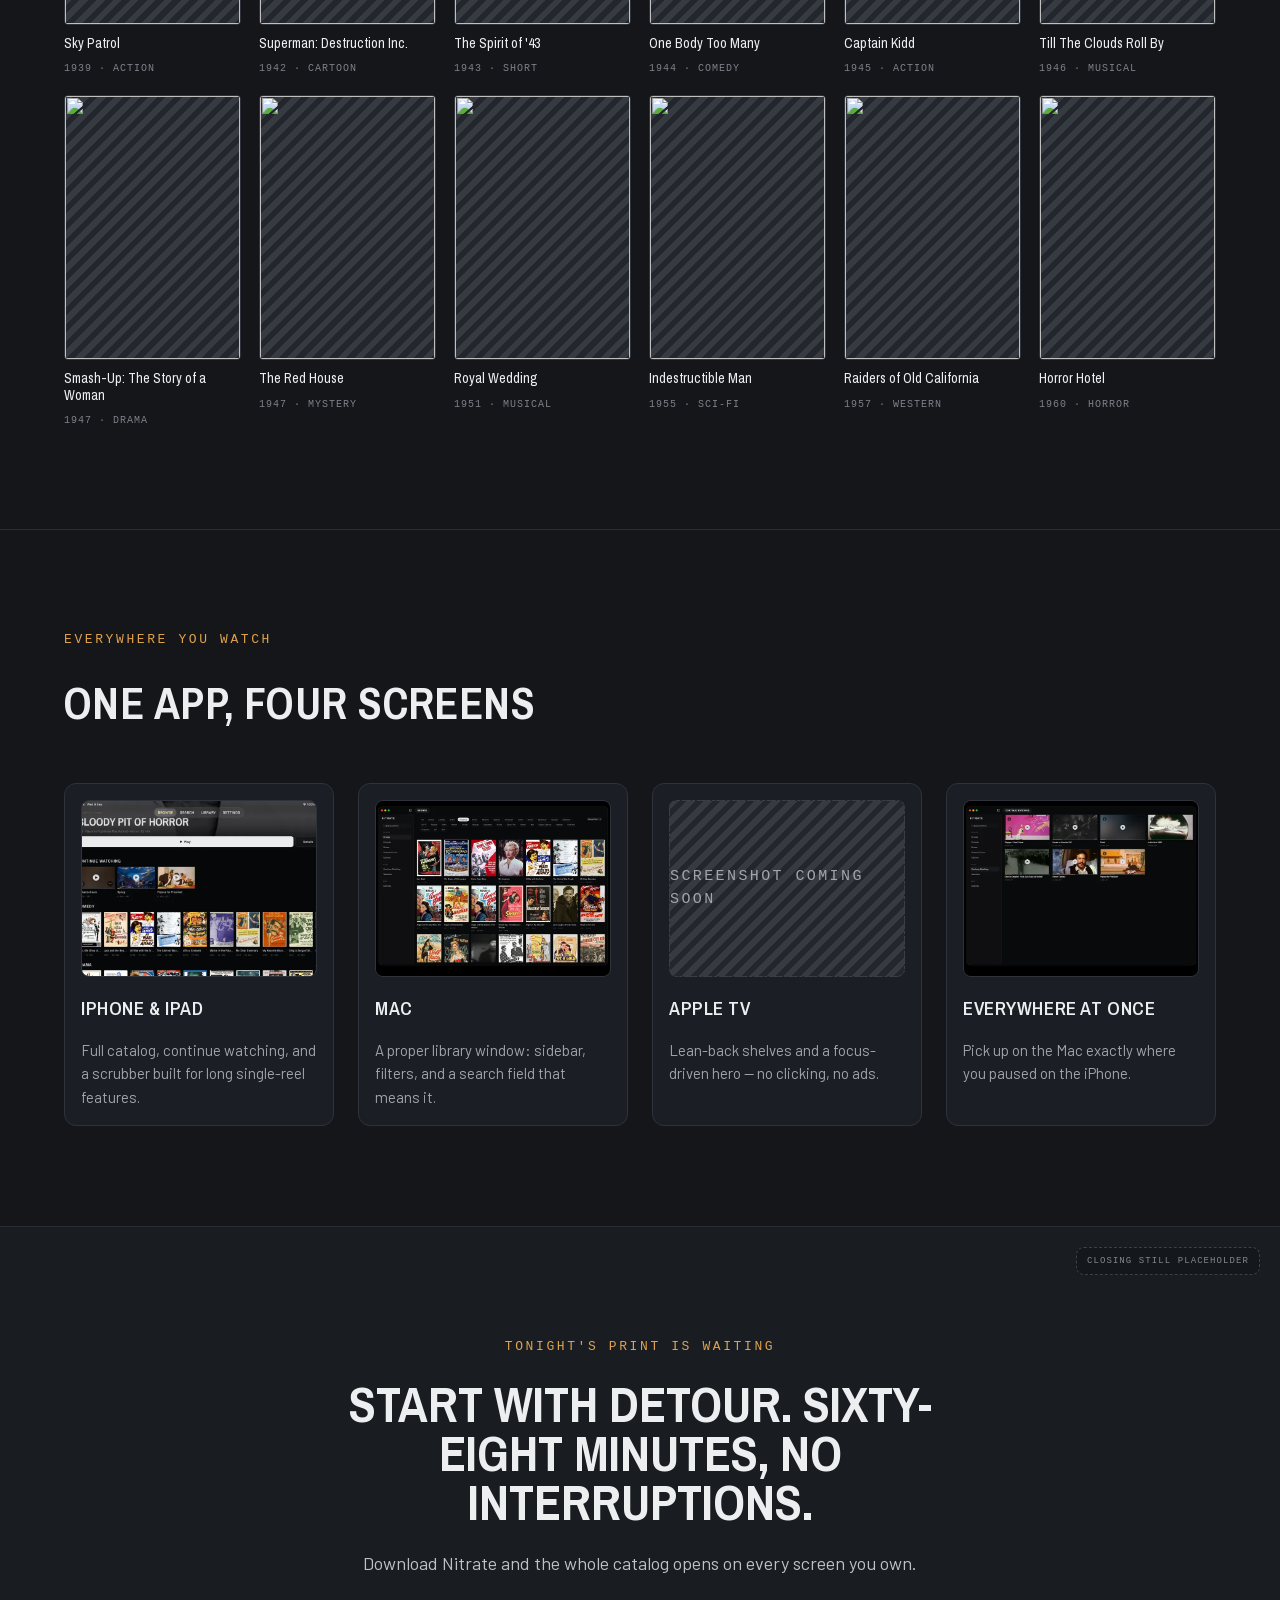
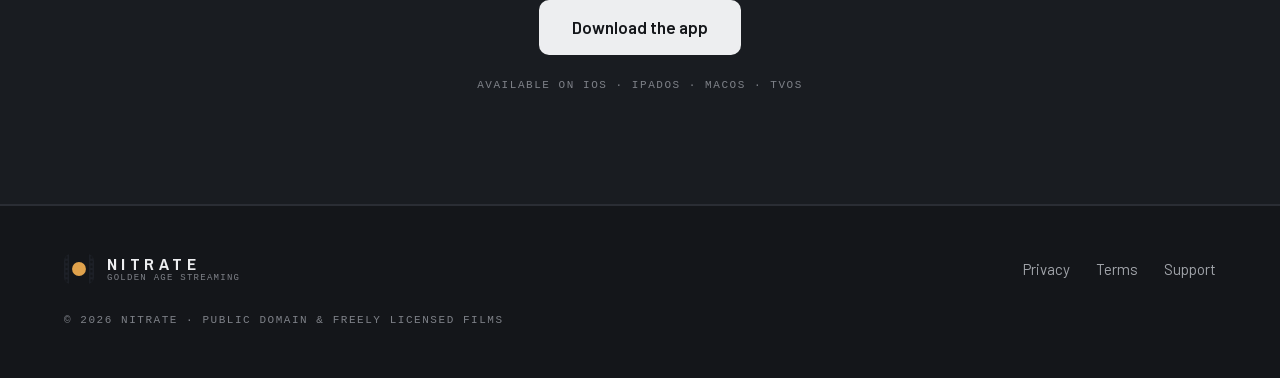
==== commit 4fb38249: "add screenshots" ====
--- a/index.html
+++ b/index.html
@@ -177,36 +177,61 @@
 
     <div class="card-grid">
       <article class="platform-card">
-        <div class="platform-card__shot ph">
-          <p class="ph__label ph__label--bl">iPhone browse — placeholder screenshot</p>
-        </div>
+        <a class="platform-card__shot" href="#shot-ios" aria-label="View the iPhone screenshot full size">
+          <img src="assets/img/screens/ios-thumb.webp" alt="Nitrate browsing the catalog on iPhone"
+               width="800" height="556" loading="lazy" decoding="async">
+        </a>
         <h3>iPhone &amp; iPad</h3>
         <p>Full catalog, continue watching, and a scrubber built for long single-reel features.</p>
       </article>
 
       <article class="platform-card">
-        <div class="platform-card__shot ph">
-          <p class="ph__label ph__label--bl">Mac browse — placeholder screenshot</p>
-        </div>
+        <a class="platform-card__shot" href="#shot-mac" aria-label="View the Mac screenshot full size">
+          <img src="assets/img/screens/mac-thumb.webp" alt="Nitrate's library window on the Mac"
+               width="800" height="571" loading="lazy" decoding="async">
+        </a>
         <h3>Mac</h3>
         <p>A proper library window: sidebar, filters, and a search field that means it.</p>
       </article>
 
       <article class="platform-card">
-        <div class="platform-card__shot ph">
-          <p class="ph__label ph__label--bl">Apple TV home — placeholder screenshot</p>
+        <!-- No Apple TV capture yet. A stated "coming soon" rather than a dashed asset
+             slot: the slot says an image is missing, this says the app is real and the
+             picture is not here yet, which is the true thing to tell a visitor. -->
+        <div class="platform-card__shot ph platform-card__shot--soon">
+          <p class="shot-soon">Screenshot coming soon</p>
         </div>
         <h3>Apple TV</h3>
         <p>Lean-back shelves and a focus-driven hero — no clicking, no ads.</p>
       </article>
 
       <article class="platform-card">
-        <div class="platform-card__shot ph">
-          <p class="ph__label ph__label--bl">Handoff across devices — placeholder screenshot</p>
-        </div>
+        <a class="platform-card__shot" href="#shot-handoff" aria-label="View the cross-device screenshot full size">
+          <img src="assets/img/screens/handoff-thumb.webp" alt="The same film open on more than one device"
+               width="800" height="571" loading="lazy" decoding="async">
+        </a>
         <h3>Everywhere at once</h3>
-        <p>Pick up on the Mac exactly where you paused on the TV.</p>
-      </article>
+        <p>Pick up on the Mac exactly where you paused on the iPhone.</p>
+      </article>
+    </div>
+
+    <!-- Full-size views. Hidden until their id is the URL fragment, so clicking a
+         thumbnail opens one with no JavaScript — the same anchor mechanism the rest of
+         the page already uses. Inside the section so opening one barely scrolls. -->
+    <div class="lightbox" id="shot-ios" role="dialog" aria-label="iPhone screenshot, full size">
+      <a class="lightbox__scrim" href="#platforms" aria-label="Close"></a>
+      <img src="assets/img/screens/ios.webp" alt="Nitrate browsing the catalog on iPhone" loading="lazy">
+      <a class="lightbox__close" href="#platforms" aria-label="Close">Close</a>
+    </div>
+    <div class="lightbox" id="shot-mac" role="dialog" aria-label="Mac screenshot, full size">
+      <a class="lightbox__scrim" href="#platforms" aria-label="Close"></a>
+      <img src="assets/img/screens/mac.webp" alt="Nitrate's library window on the Mac" loading="lazy">
+      <a class="lightbox__close" href="#platforms" aria-label="Close">Close</a>
+    </div>
+    <div class="lightbox" id="shot-handoff" role="dialog" aria-label="Cross-device screenshot, full size">
+      <a class="lightbox__scrim" href="#platforms" aria-label="Close"></a>
+      <img src="assets/img/screens/handoff.webp" alt="The same film open on more than one device" loading="lazy">
+      <a class="lightbox__close" href="#platforms" aria-label="Close">Close</a>
     </div>
   </section>
 
--- a/assets/css/site.css
+++ b/assets/css/site.css
@@ -531,8 +531,99 @@
 
 .platform-card__shot {
   aspect-ratio: 4 / 3;
-  border: 1px dashed var(--line-strong);
+  border: 1px solid var(--line-default);
   border-radius: var(--radius-block);
+  overflow: hidden;
+  display: block;
+  position: relative;
+}
+
+.platform-card__shot img {
+  width: 100%;
+  height: 100%;
+  object-fit: cover;
+  object-position: top center;
+  display: block;
+  transition: transform 0.2s ease;
+}
+
+a.platform-card__shot:hover img {
+  transform: scale(1.02);
+}
+
+a.platform-card__shot:hover {
+  border-color: var(--line-strong);
+}
+
+/* The one card with no capture yet. Dashed, because unlike the others this really is
+   an empty slot — but labelled as a promise rather than as a missing asset. */
+.platform-card__shot--soon {
+  border-style: dashed;
+  border-color: var(--line-strong);
+  display: grid;
+  place-items: center;
+}
+
+.shot-soon {
+  font-family: var(--font-mono);
+  font-size: 10px;
+  letter-spacing: 0.16em;
+  text-transform: uppercase;
+  color: var(--text-muted);
+}
+
+/* --- Full-size screenshot views ------------------------------------------
+   Opened by the URL fragment, closed by pointing it elsewhere. No JavaScript: the
+   handoff calls for anchor scrolling and nothing more, and `:target` is that same
+   mechanism. */
+
+.lightbox {
+  display: none;
+}
+
+.lightbox:target {
+  display: grid;
+  position: fixed;
+  inset: 0;
+  z-index: 60;
+  place-items: center;
+  padding: clamp(16px, 4vw, 56px);
+  background: rgba(10, 11, 13, 0.92);
+}
+
+.lightbox img {
+  max-width: 100%;
+  max-height: 100%;
+  width: auto;
+  height: auto;
+  border: 1px solid var(--line-default);
+  border-radius: var(--radius-block);
+}
+
+/* Fills the overlay behind the image, so a click anywhere off the picture closes it. */
+.lightbox__scrim {
+  position: absolute;
+  inset: 0;
+}
+
+.lightbox__close {
+  position: absolute;
+  top: clamp(12px, 3vw, 28px);
+  right: clamp(12px, 3vw, 28px);
+  font-family: var(--font-mono);
+  font-size: 11px;
+  letter-spacing: 0.16em;
+  text-transform: uppercase;
+  color: var(--text-secondary);
+  background: var(--surface-raised);
+  border: 1px solid var(--line-strong);
+  border-radius: var(--radius-block);
+  padding: 8px 14px;
+}
+
+.lightbox__close:hover {
+  color: var(--text-primary);
+  border-color: var(--line-strong-hi);
 }
 
 .platform-card h3 {
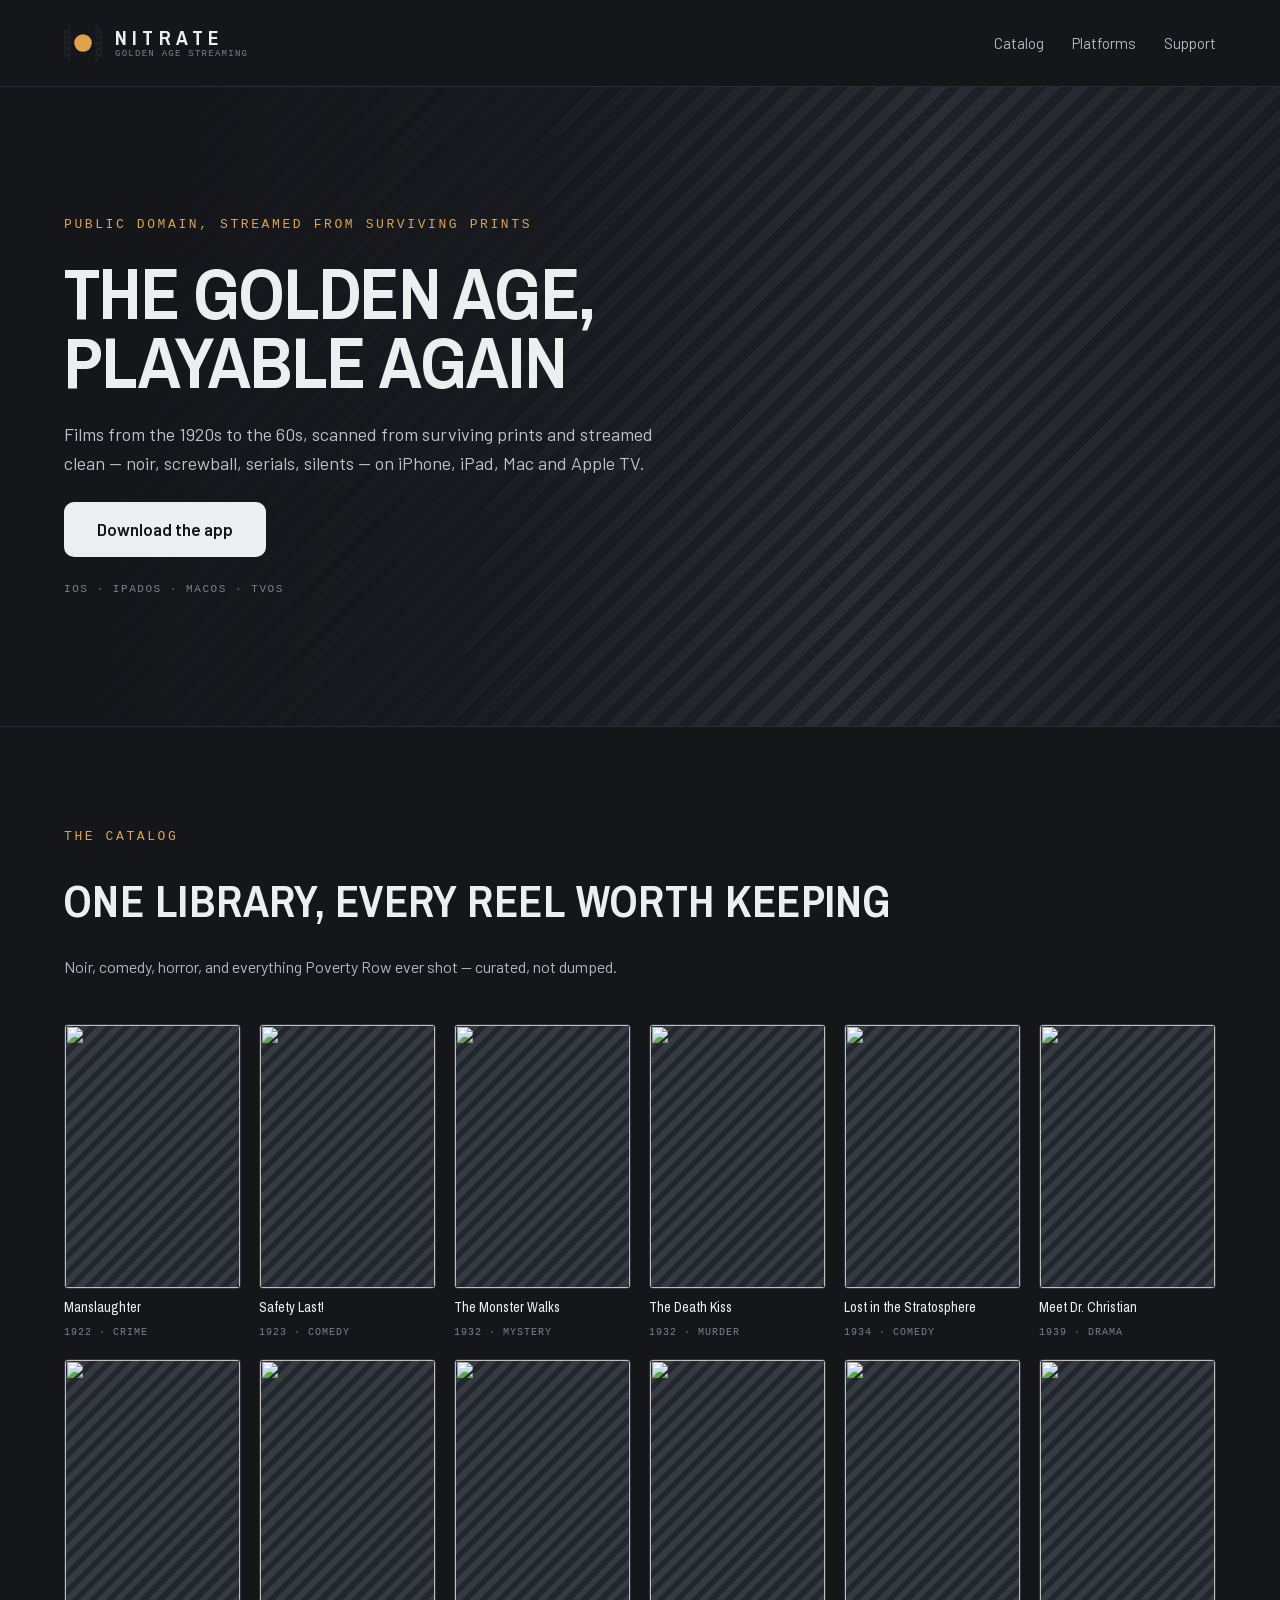
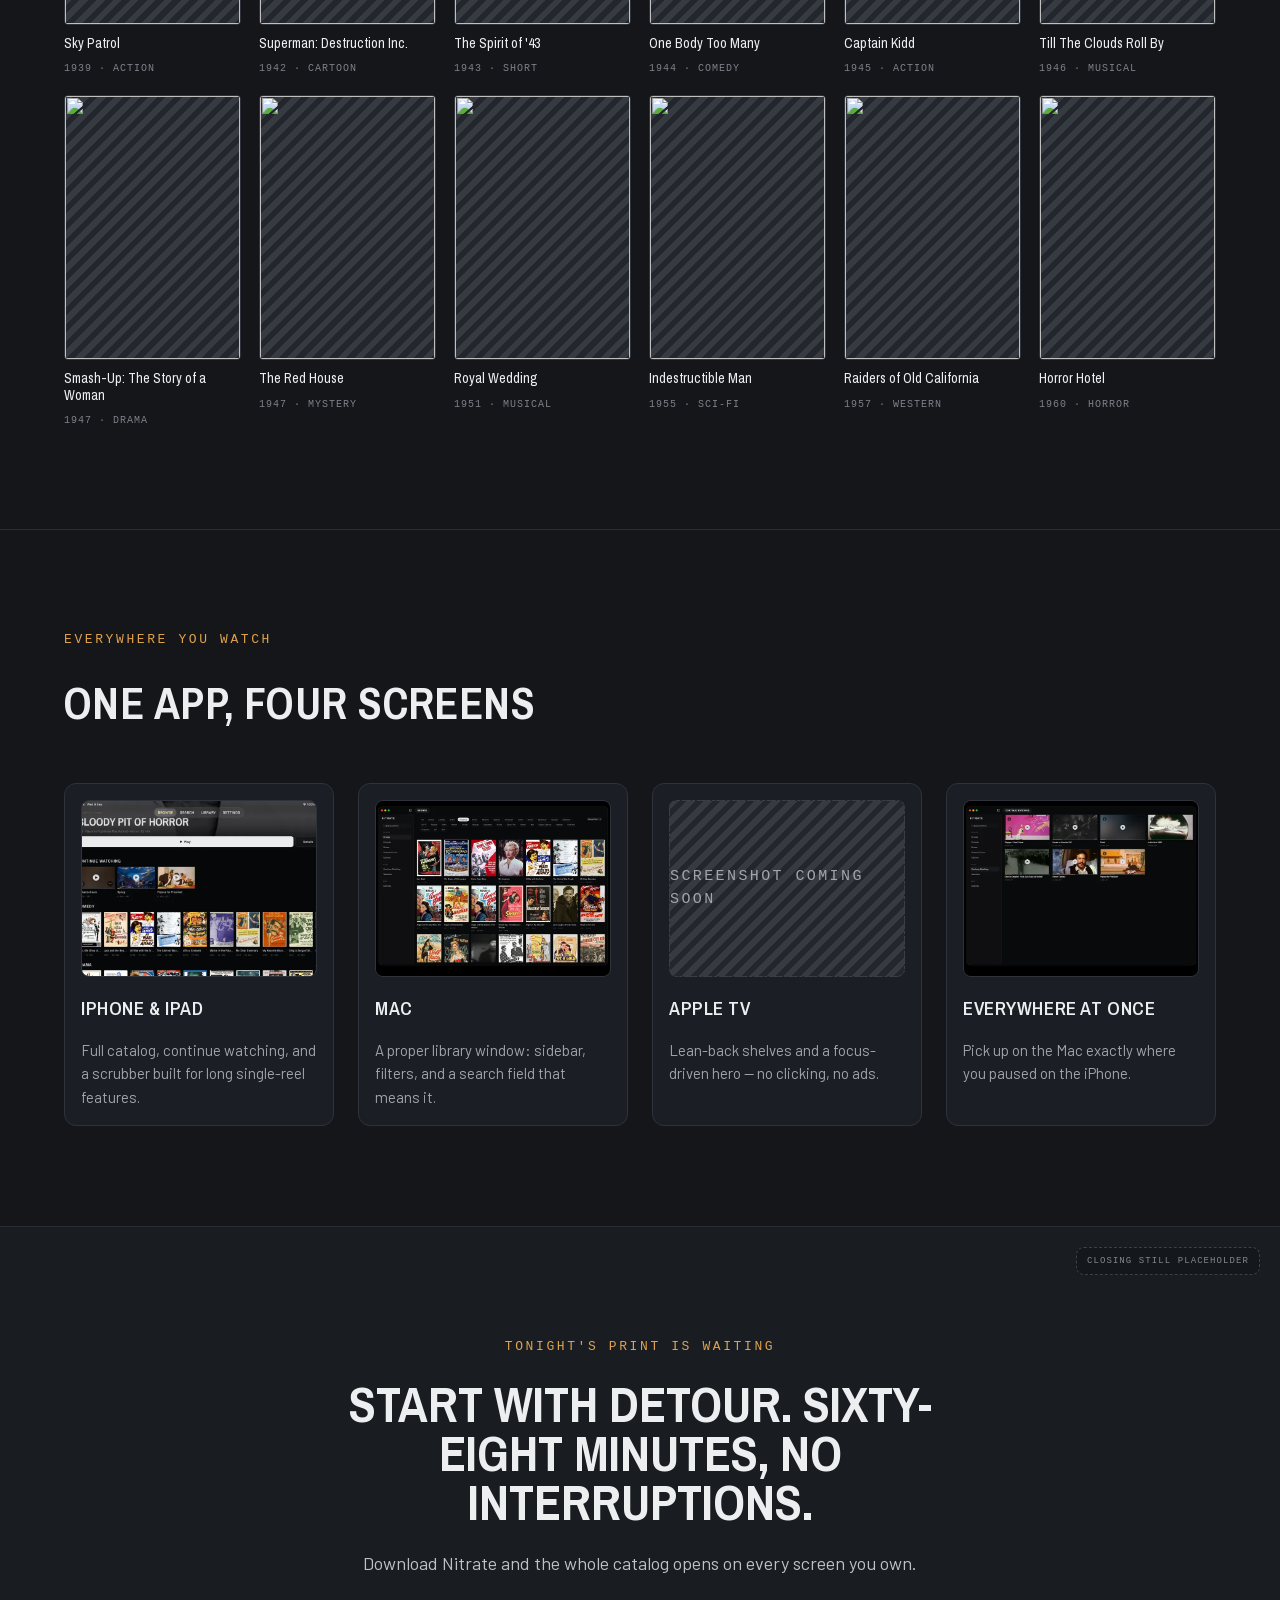
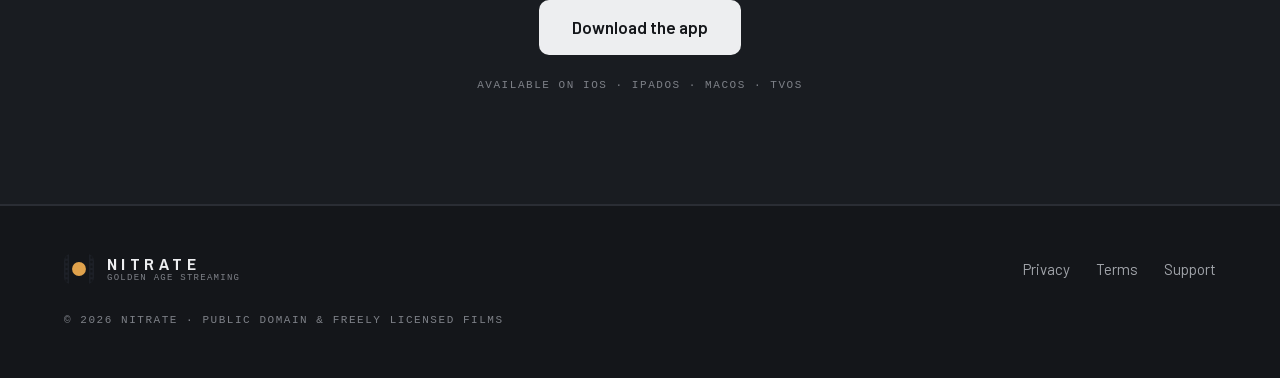
==== commit 4db555dc: "fix" ====
--- a/index.html
+++ b/index.html
@@ -48,7 +48,6 @@
   <!-- Hero. Replace .ph with the real still (landscape, ≥2400px wide) and
        keep the striped fill as its loading background. -->
   <section class="hero ph ph--lg">
-    <p class="ph__label ph__label--tr">Hero still placeholder</p>
     <div class="hero__scrim"></div>
     <div class="hero__inner">
       <div class="hero__copy">
@@ -76,96 +75,96 @@
     <!-- Marketing sample, not the live catalog. Deliberately no structured
          data here: these are not a claim of current availability. -->
     <div class="poster-grid">
-      <article class="poster">
+      <a class="poster" href="https://apps.apple.com/app/id6807024040">
         <div class="poster__art ph"><img src="https://m.media-amazon.com/images/M/MV5BMTMzMmZkODYtMzBhYi00MTAwLTkzMjUtZDAwZmNjNDRmM2FiXkEyXkFqcGdeQXVyNjc1NTYyMjg@._V1_SX700.jpg" alt="" loading="lazy" decoding="async"></div>
         <h3 class="poster__title">Manslaughter</h3>
         <p class="poster__meta">1922 · Crime</p>
-      </article>
-      <article class="poster">
+      </a>
+      <a class="poster" href="https://apps.apple.com/app/id6807024040">
         <div class="poster__art ph"><img src="https://m.media-amazon.com/images/M/MV5BMjkyOTg2MzE1MV5BMl5BanBnXkFtZTgwMDUzODYwMjE@._V1_SX700.jpg" alt="" loading="lazy" decoding="async"></div>
         <h3 class="poster__title">Safety Last!</h3>
         <p class="poster__meta">1923 · Comedy</p>
-      </article>
-      <article class="poster">
+      </a>
+      <a class="poster" href="https://apps.apple.com/app/id6807024040">
         <div class="poster__art ph"><img src="https://m.media-amazon.com/images/M/MV5BMjMyNDI5MzUwNV5BMl5BanBnXkFtZTgwNjkyMjkyMjE@._V1_SX700.jpg" alt="" loading="lazy" decoding="async"></div>
         <h3 class="poster__title">The Monster Walks</h3>
         <p class="poster__meta">1932 · Mystery</p>
-      </article>
-      <article class="poster">
+      </a>
+      <a class="poster" href="https://apps.apple.com/app/id6807024040">
         <div class="poster__art ph"><img src="https://m.media-amazon.com/images/M/MV5BMTg3NzQ1ODQ5Ml5BMl5BanBnXkFtZTgwNDM1ODgwMzE@._V1_SX700.jpg" alt="" loading="lazy" decoding="async"></div>
         <h3 class="poster__title">The Death Kiss</h3>
         <p class="poster__meta">1932 · Murder</p>
-      </article>
-      <article class="poster">
+      </a>
+      <a class="poster" href="https://apps.apple.com/app/id6807024040">
         <div class="poster__art ph"><img src="https://m.media-amazon.com/images/M/MV5BMTYwODg0OTgzN15BMl5BanBnXkFtZTYwMTAwMjg5._V1_SX700.jpg" alt="" loading="lazy" decoding="async"></div>
         <h3 class="poster__title">Lost in the Stratosphere</h3>
         <p class="poster__meta">1934 · Comedy</p>
-      </article>
-      <article class="poster">
+      </a>
+      <a class="poster" href="https://apps.apple.com/app/id6807024040">
         <div class="poster__art ph"><img src="https://m.media-amazon.com/images/M/MV5BMjA1MDg3ODcwMV5BMl5BanBnXkFtZTgwODg5ODgwMzE@._V1_SX700.jpg" alt="" loading="lazy" decoding="async"></div>
         <h3 class="poster__title">Meet Dr. Christian</h3>
         <p class="poster__meta">1939 · Drama</p>
-      </article>
-      <article class="poster">
+      </a>
+      <a class="poster" href="https://apps.apple.com/app/id6807024040">
         <div class="poster__art ph"><img src="https://m.media-amazon.com/images/M/MV5BYzRmMDE3ZWEtYTQzNy00OTQzLWE0YmMtODY2YWUxODNjMDU0XkEyXkFqcGc@._V1_SX700.jpg" alt="" loading="lazy" decoding="async"></div>
         <h3 class="poster__title">Sky Patrol</h3>
         <p class="poster__meta">1939 · Action</p>
-      </article>
-      <article class="poster">
+      </a>
+      <a class="poster" href="https://apps.apple.com/app/id6807024040">
         <div class="poster__art ph"><img src="https://m.media-amazon.com/images/M/MV5BYzI0NDIxMzUtNjdiYi00ZWNiLTkxYzAtYzk1OTNkYjYyYWQxXkEyXkFqcGc@._V1_SX700.jpg" alt="" loading="lazy" decoding="async"></div>
         <h3 class="poster__title">Superman: Destruction Inc.</h3>
         <p class="poster__meta">1942 · Cartoon</p>
-      </article>
-      <article class="poster">
+      </a>
+      <a class="poster" href="https://apps.apple.com/app/id6807024040">
         <div class="poster__art ph"><img src="https://m.media-amazon.com/images/M/MV5BZDI3NTU3ODMtNDQ2Yi00MTM3LWE0Y2QtNDk0ODczZGU2ZWNiXkEyXkFqcGc@._V1_SX700.jpg" alt="" loading="lazy" decoding="async"></div>
         <h3 class="poster__title">The Spirit of &#x27;43</h3>
         <p class="poster__meta">1943 · Short</p>
-      </article>
-      <article class="poster">
+      </a>
+      <a class="poster" href="https://apps.apple.com/app/id6807024040">
         <div class="poster__art ph"><img src="https://m.media-amazon.com/images/M/MV5BMTQzMjk4NTYzMV5BMl5BanBnXkFtZTgwNzMwNDE3MzE@._V1_SX700.jpg" alt="" loading="lazy" decoding="async"></div>
         <h3 class="poster__title">One Body Too Many</h3>
         <p class="poster__meta">1944 · Comedy</p>
-      </article>
-      <article class="poster">
+      </a>
+      <a class="poster" href="https://apps.apple.com/app/id6807024040">
         <div class="poster__art ph"><img src="https://m.media-amazon.com/images/M/MV5BMGM0NDJmMzYtNTUyNy00M2U0LTk1YTAtMWYyYjIxMWIwZTM4XkEyXkFqcGc@._V1_SX700.jpg" alt="" loading="lazy" decoding="async"></div>
         <h3 class="poster__title">Captain Kidd</h3>
         <p class="poster__meta">1945 · Action</p>
-      </article>
-      <article class="poster">
+      </a>
+      <a class="poster" href="https://apps.apple.com/app/id6807024040">
         <div class="poster__art ph"><img src="https://m.media-amazon.com/images/M/MV5BMjkzNGJiOTYtYTZiNC00YTJkLTk1MGYtY2U2MDU3YTdlZTIyXkEyXkFqcGc@._V1_SX700.jpg" alt="" loading="lazy" decoding="async"></div>
         <h3 class="poster__title">Till The Clouds Roll By</h3>
         <p class="poster__meta">1946 · Musical</p>
-      </article>
-      <article class="poster">
+      </a>
+      <a class="poster" href="https://apps.apple.com/app/id6807024040">
         <div class="poster__art ph"><img src="https://m.media-amazon.com/images/M/MV5BZGZkOGVkN2UtOTk4MC00NDQzLWJlY2EtNWYyZWY2NTQ0OTIzXkEyXkFqcGdeQXVyMDI2NDg0NQ@@._V1_SX700.jpg" alt="" loading="lazy" decoding="async"></div>
         <h3 class="poster__title">Smash-Up: The Story of a Woman</h3>
         <p class="poster__meta">1947 · Drama</p>
-      </article>
-      <article class="poster">
+      </a>
+      <a class="poster" href="https://apps.apple.com/app/id6807024040">
         <div class="poster__art ph"><img src="https://m.media-amazon.com/images/M/MV5BNTllYTE3N2UtMmRmMS00YTM4LWIzYzctYjZkMDQwOTIyMGExXkEyXkFqcGc@._V1_SX700.jpg" alt="" loading="lazy" decoding="async"></div>
         <h3 class="poster__title">The Red House</h3>
         <p class="poster__meta">1947 · Mystery</p>
-      </article>
-      <article class="poster">
+      </a>
+      <a class="poster" href="https://apps.apple.com/app/id6807024040">
         <div class="poster__art ph"><img src="https://m.media-amazon.com/images/M/MV5BY2FlZmMyMjktOTAzYy00ZmYzLWJhNjMtMjljOWY1ZjVhZjM3XkEyXkFqcGdeQXVyNjc0MzMzNjA@._V1_SX700.jpg" alt="" loading="lazy" decoding="async"></div>
         <h3 class="poster__title">Royal Wedding</h3>
         <p class="poster__meta">1951 · Musical</p>
-      </article>
-      <article class="poster">
+      </a>
+      <a class="poster" href="https://apps.apple.com/app/id6807024040">
         <div class="poster__art ph"><img src="https://m.media-amazon.com/images/M/MV5BZTM5NDExMWEtZGI3My00YjA5LTg1ZDItZGYyYTI4MTk3YTkxXkEyXkFqcGc@._V1_SX700.jpg" alt="" loading="lazy" decoding="async"></div>
         <h3 class="poster__title">Indestructible Man</h3>
         <p class="poster__meta">1955 · Sci-Fi</p>
-      </article>
-      <article class="poster">
+      </a>
+      <a class="poster" href="https://apps.apple.com/app/id6807024040">
         <div class="poster__art ph"><img src="https://m.media-amazon.com/images/M/MV5BNWU2MTM2MmYtMTc4Yi00MGY3LTk1NjUtYmZjYjNmMTkzN2UzXkEyXkFqcGdeQXVyNTk1MTk0MDI@._V1_SX700.jpg" alt="" loading="lazy" decoding="async"></div>
         <h3 class="poster__title">Raiders of Old California</h3>
         <p class="poster__meta">1957 · Western</p>
-      </article>
-      <article class="poster">
+      </a>
+      <a class="poster" href="https://apps.apple.com/app/id6807024040">
         <div class="poster__art ph"><img src="https://m.media-amazon.com/images/M/MV5BYWExZDFlOTgtNjZjZi00ZjhmLWI5YWEtODY4YmVkY2FhZjI1XkEyXkFqcGc@._V1_QL75_UX380_CR0,10,380,562_.jpg" alt="" loading="lazy" decoding="async"></div>
         <h3 class="poster__title">Horror Hotel</h3>
         <p class="poster__meta">1960 · Horror</p>
-      </article>
+      </a>
     </div>
   </section>
 
--- a/assets/css/site.css
+++ b/assets/css/site.css
@@ -468,10 +468,30 @@
   gap: 18px;
 }
 
+/* The whole card is the link — same destination as the Download button, since a
+   visitor tapping a poster wants the film, and the film is in the app. */
 .poster {
   display: flex;
   flex-direction: column;
   gap: 10px;
+  color: inherit;
+}
+
+.poster:hover {
+  color: inherit;
+}
+
+.poster:hover .poster__art {
+  border-color: var(--line-strong);
+}
+
+.poster:hover .poster__title {
+  color: var(--accent-hover);
+}
+
+.poster__art,
+.poster__title {
+  transition: border-color 0.15s ease, color 0.15s ease;
 }
 
 .poster__art {
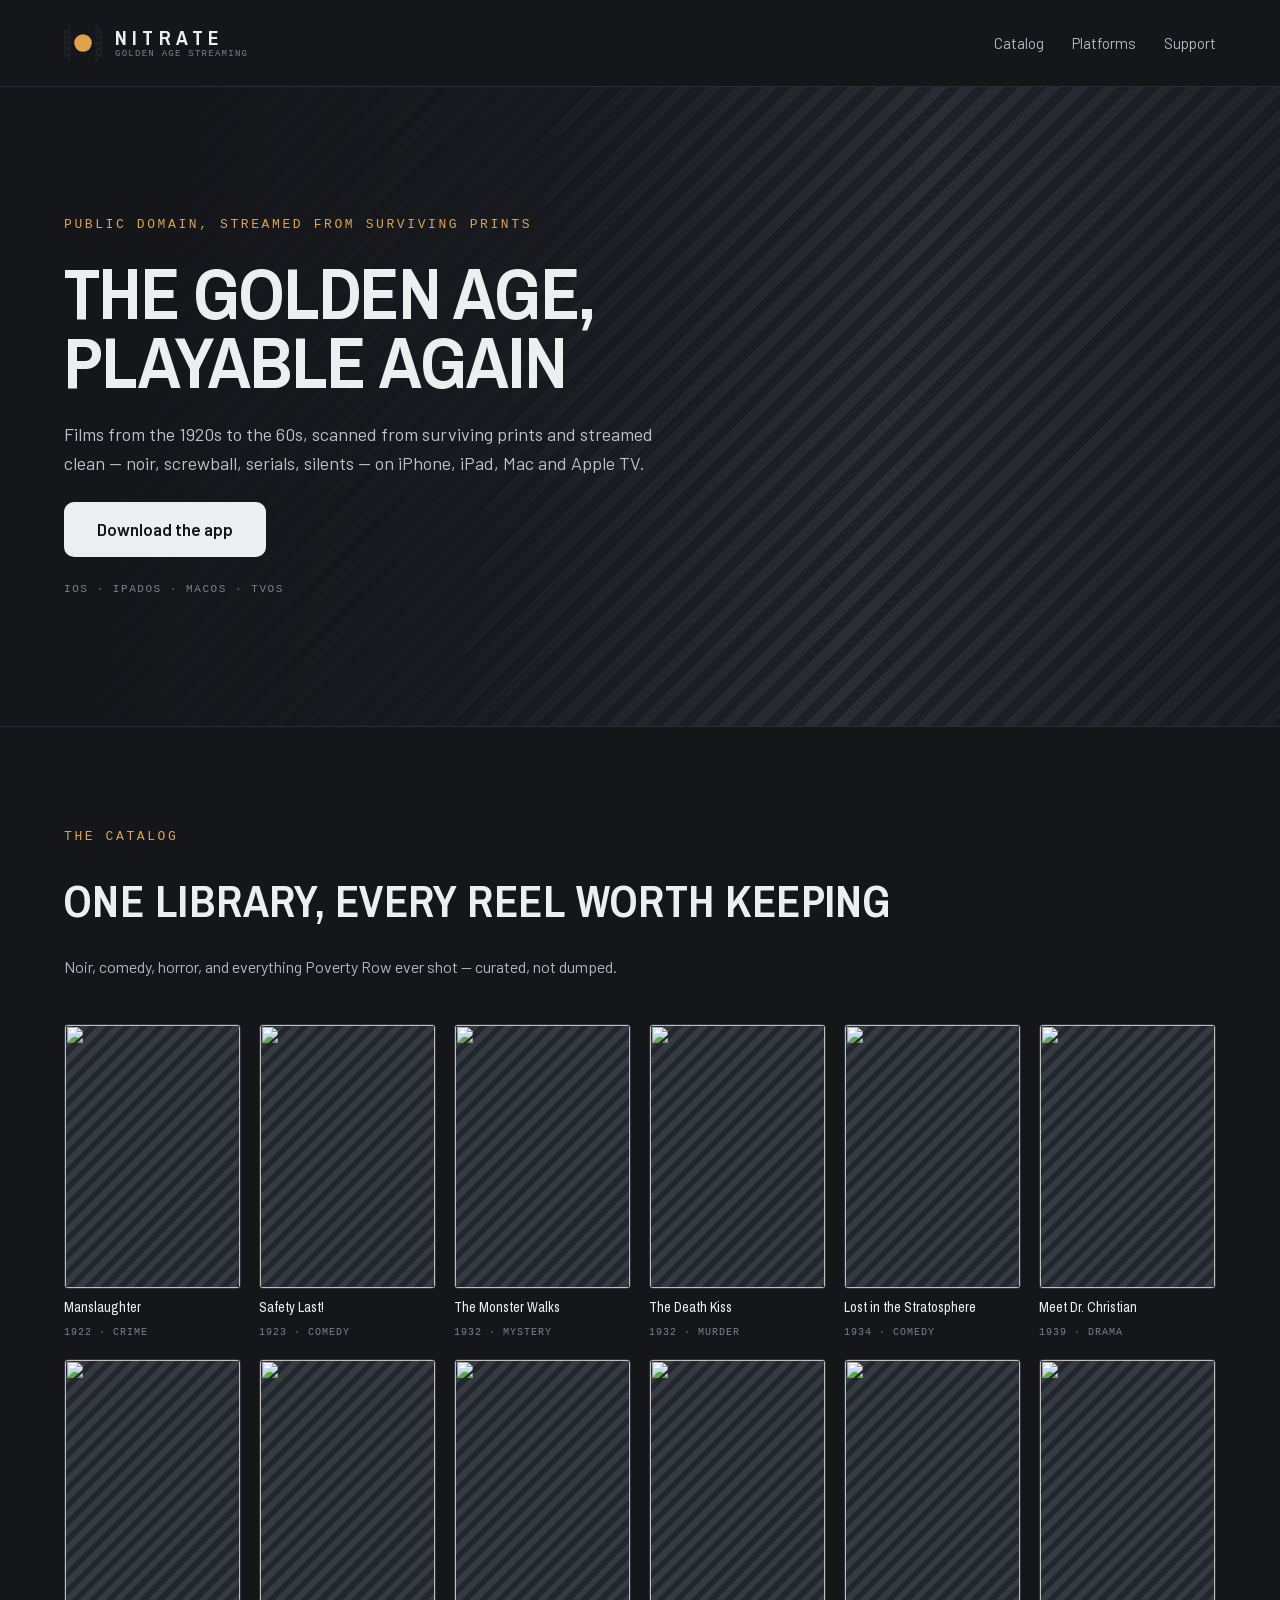
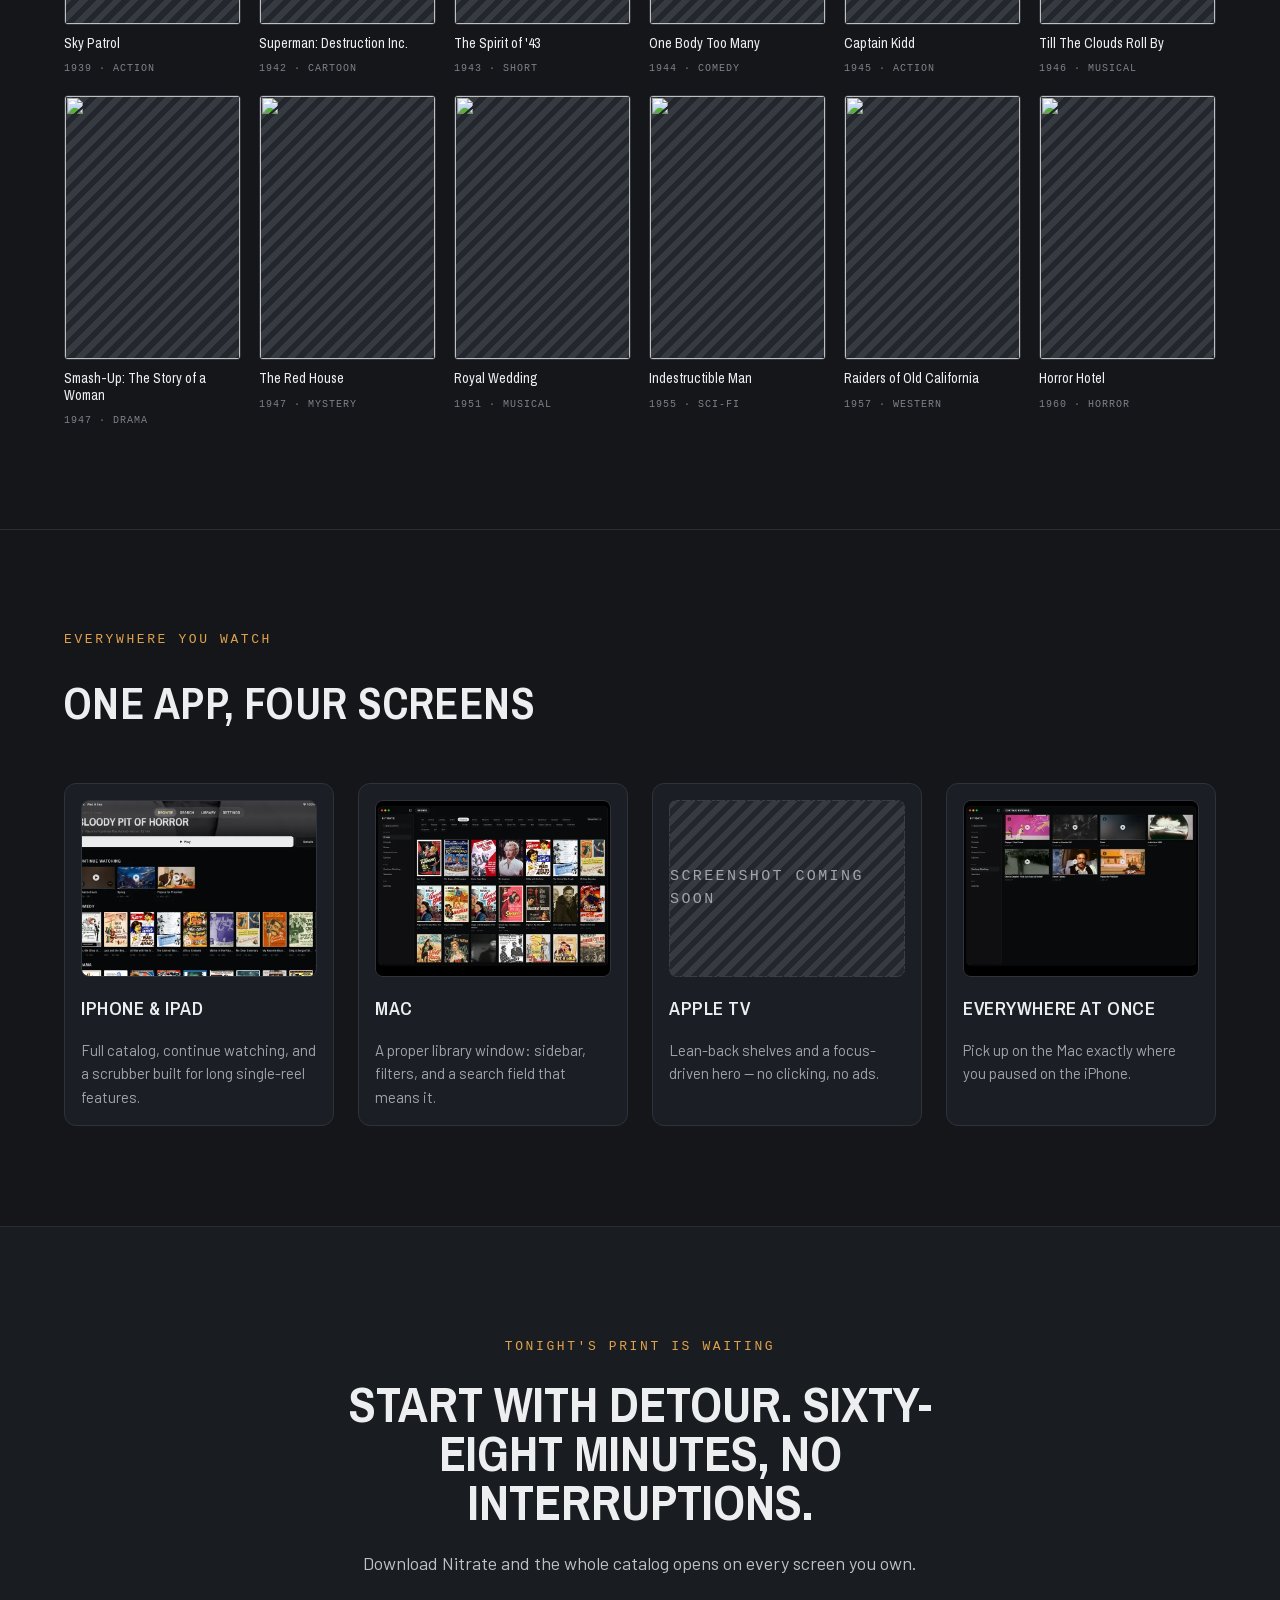
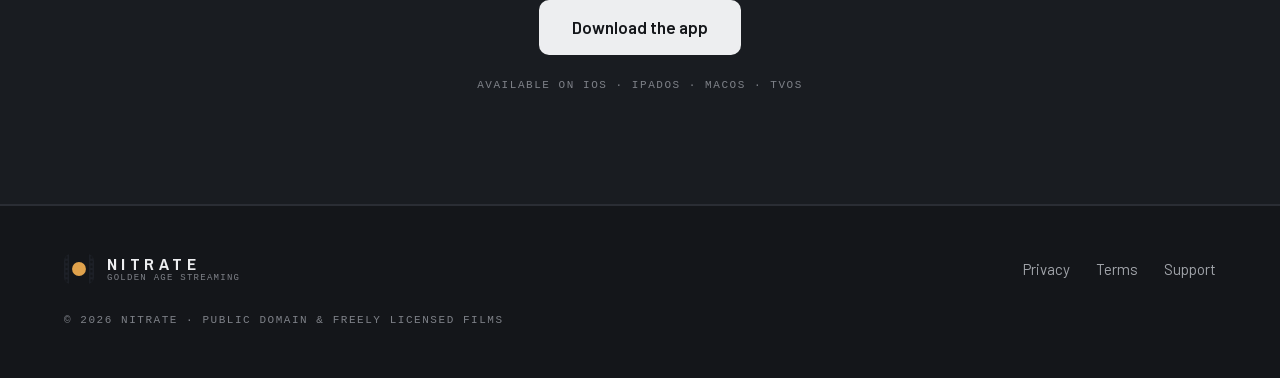
==== commit 22d431fe: "remove placeholder" ====
--- a/index.html
+++ b/index.html
@@ -57,7 +57,7 @@
           Films from the 1920s to the 60s, scanned from surviving prints and streamed
           clean — noir, screwball, serials, silents — on iPhone, iPad, Mac and Apple TV.
         </p>
-        <a class="btn btn--primary btn--lg" href="https://apps.apple.com/app/id6807024040">Download the app</a>
+        <a class="btn btn--primary btn--lg" href="https://apps.apple.com/us/app/nitrate-golden-age-streaming/id6807024040">Download the app</a>
         <p class="meta">iOS · iPadOS · macOS · tvOS</p>
       </div>
     </div>
@@ -75,92 +75,92 @@
     <!-- Marketing sample, not the live catalog. Deliberately no structured
          data here: these are not a claim of current availability. -->
     <div class="poster-grid">
-      <a class="poster" href="https://apps.apple.com/app/id6807024040">
+      <a class="poster" href="https://apps.apple.com/us/app/nitrate-golden-age-streaming/id6807024040">
         <div class="poster__art ph"><img src="https://m.media-amazon.com/images/M/MV5BMTMzMmZkODYtMzBhYi00MTAwLTkzMjUtZDAwZmNjNDRmM2FiXkEyXkFqcGdeQXVyNjc1NTYyMjg@._V1_SX700.jpg" alt="" loading="lazy" decoding="async"></div>
         <h3 class="poster__title">Manslaughter</h3>
         <p class="poster__meta">1922 · Crime</p>
       </a>
-      <a class="poster" href="https://apps.apple.com/app/id6807024040">
+      <a class="poster" href="https://apps.apple.com/us/app/nitrate-golden-age-streaming/id6807024040">
         <div class="poster__art ph"><img src="https://m.media-amazon.com/images/M/MV5BMjkyOTg2MzE1MV5BMl5BanBnXkFtZTgwMDUzODYwMjE@._V1_SX700.jpg" alt="" loading="lazy" decoding="async"></div>
         <h3 class="poster__title">Safety Last!</h3>
         <p class="poster__meta">1923 · Comedy</p>
       </a>
-      <a class="poster" href="https://apps.apple.com/app/id6807024040">
+      <a class="poster" href="https://apps.apple.com/us/app/nitrate-golden-age-streaming/id6807024040">
         <div class="poster__art ph"><img src="https://m.media-amazon.com/images/M/MV5BMjMyNDI5MzUwNV5BMl5BanBnXkFtZTgwNjkyMjkyMjE@._V1_SX700.jpg" alt="" loading="lazy" decoding="async"></div>
         <h3 class="poster__title">The Monster Walks</h3>
         <p class="poster__meta">1932 · Mystery</p>
       </a>
-      <a class="poster" href="https://apps.apple.com/app/id6807024040">
+      <a class="poster" href="https://apps.apple.com/us/app/nitrate-golden-age-streaming/id6807024040">
         <div class="poster__art ph"><img src="https://m.media-amazon.com/images/M/MV5BMTg3NzQ1ODQ5Ml5BMl5BanBnXkFtZTgwNDM1ODgwMzE@._V1_SX700.jpg" alt="" loading="lazy" decoding="async"></div>
         <h3 class="poster__title">The Death Kiss</h3>
         <p class="poster__meta">1932 · Murder</p>
       </a>
-      <a class="poster" href="https://apps.apple.com/app/id6807024040">
+      <a class="poster" href="https://apps.apple.com/us/app/nitrate-golden-age-streaming/id6807024040">
         <div class="poster__art ph"><img src="https://m.media-amazon.com/images/M/MV5BMTYwODg0OTgzN15BMl5BanBnXkFtZTYwMTAwMjg5._V1_SX700.jpg" alt="" loading="lazy" decoding="async"></div>
         <h3 class="poster__title">Lost in the Stratosphere</h3>
         <p class="poster__meta">1934 · Comedy</p>
       </a>
-      <a class="poster" href="https://apps.apple.com/app/id6807024040">
+      <a class="poster" href="https://apps.apple.com/us/app/nitrate-golden-age-streaming/id6807024040">
         <div class="poster__art ph"><img src="https://m.media-amazon.com/images/M/MV5BMjA1MDg3ODcwMV5BMl5BanBnXkFtZTgwODg5ODgwMzE@._V1_SX700.jpg" alt="" loading="lazy" decoding="async"></div>
         <h3 class="poster__title">Meet Dr. Christian</h3>
         <p class="poster__meta">1939 · Drama</p>
       </a>
-      <a class="poster" href="https://apps.apple.com/app/id6807024040">
+      <a class="poster" href="https://apps.apple.com/us/app/nitrate-golden-age-streaming/id6807024040">
         <div class="poster__art ph"><img src="https://m.media-amazon.com/images/M/MV5BYzRmMDE3ZWEtYTQzNy00OTQzLWE0YmMtODY2YWUxODNjMDU0XkEyXkFqcGc@._V1_SX700.jpg" alt="" loading="lazy" decoding="async"></div>
         <h3 class="poster__title">Sky Patrol</h3>
         <p class="poster__meta">1939 · Action</p>
       </a>
-      <a class="poster" href="https://apps.apple.com/app/id6807024040">
+      <a class="poster" href="https://apps.apple.com/us/app/nitrate-golden-age-streaming/id6807024040">
         <div class="poster__art ph"><img src="https://m.media-amazon.com/images/M/MV5BYzI0NDIxMzUtNjdiYi00ZWNiLTkxYzAtYzk1OTNkYjYyYWQxXkEyXkFqcGc@._V1_SX700.jpg" alt="" loading="lazy" decoding="async"></div>
         <h3 class="poster__title">Superman: Destruction Inc.</h3>
         <p class="poster__meta">1942 · Cartoon</p>
       </a>
-      <a class="poster" href="https://apps.apple.com/app/id6807024040">
+      <a class="poster" href="https://apps.apple.com/us/app/nitrate-golden-age-streaming/id6807024040">
         <div class="poster__art ph"><img src="https://m.media-amazon.com/images/M/MV5BZDI3NTU3ODMtNDQ2Yi00MTM3LWE0Y2QtNDk0ODczZGU2ZWNiXkEyXkFqcGc@._V1_SX700.jpg" alt="" loading="lazy" decoding="async"></div>
         <h3 class="poster__title">The Spirit of &#x27;43</h3>
         <p class="poster__meta">1943 · Short</p>
       </a>
-      <a class="poster" href="https://apps.apple.com/app/id6807024040">
+      <a class="poster" href="https://apps.apple.com/us/app/nitrate-golden-age-streaming/id6807024040">
         <div class="poster__art ph"><img src="https://m.media-amazon.com/images/M/MV5BMTQzMjk4NTYzMV5BMl5BanBnXkFtZTgwNzMwNDE3MzE@._V1_SX700.jpg" alt="" loading="lazy" decoding="async"></div>
         <h3 class="poster__title">One Body Too Many</h3>
         <p class="poster__meta">1944 · Comedy</p>
       </a>
-      <a class="poster" href="https://apps.apple.com/app/id6807024040">
+      <a class="poster" href="https://apps.apple.com/us/app/nitrate-golden-age-streaming/id6807024040">
         <div class="poster__art ph"><img src="https://m.media-amazon.com/images/M/MV5BMGM0NDJmMzYtNTUyNy00M2U0LTk1YTAtMWYyYjIxMWIwZTM4XkEyXkFqcGc@._V1_SX700.jpg" alt="" loading="lazy" decoding="async"></div>
         <h3 class="poster__title">Captain Kidd</h3>
         <p class="poster__meta">1945 · Action</p>
       </a>
-      <a class="poster" href="https://apps.apple.com/app/id6807024040">
+      <a class="poster" href="https://apps.apple.com/us/app/nitrate-golden-age-streaming/id6807024040">
         <div class="poster__art ph"><img src="https://m.media-amazon.com/images/M/MV5BMjkzNGJiOTYtYTZiNC00YTJkLTk1MGYtY2U2MDU3YTdlZTIyXkEyXkFqcGc@._V1_SX700.jpg" alt="" loading="lazy" decoding="async"></div>
         <h3 class="poster__title">Till The Clouds Roll By</h3>
         <p class="poster__meta">1946 · Musical</p>
       </a>
-      <a class="poster" href="https://apps.apple.com/app/id6807024040">
+      <a class="poster" href="https://apps.apple.com/us/app/nitrate-golden-age-streaming/id6807024040">
         <div class="poster__art ph"><img src="https://m.media-amazon.com/images/M/MV5BZGZkOGVkN2UtOTk4MC00NDQzLWJlY2EtNWYyZWY2NTQ0OTIzXkEyXkFqcGdeQXVyMDI2NDg0NQ@@._V1_SX700.jpg" alt="" loading="lazy" decoding="async"></div>
         <h3 class="poster__title">Smash-Up: The Story of a Woman</h3>
         <p class="poster__meta">1947 · Drama</p>
       </a>
-      <a class="poster" href="https://apps.apple.com/app/id6807024040">
+      <a class="poster" href="https://apps.apple.com/us/app/nitrate-golden-age-streaming/id6807024040">
         <div class="poster__art ph"><img src="https://m.media-amazon.com/images/M/MV5BNTllYTE3N2UtMmRmMS00YTM4LWIzYzctYjZkMDQwOTIyMGExXkEyXkFqcGc@._V1_SX700.jpg" alt="" loading="lazy" decoding="async"></div>
         <h3 class="poster__title">The Red House</h3>
         <p class="poster__meta">1947 · Mystery</p>
       </a>
-      <a class="poster" href="https://apps.apple.com/app/id6807024040">
+      <a class="poster" href="https://apps.apple.com/us/app/nitrate-golden-age-streaming/id6807024040">
         <div class="poster__art ph"><img src="https://m.media-amazon.com/images/M/MV5BY2FlZmMyMjktOTAzYy00ZmYzLWJhNjMtMjljOWY1ZjVhZjM3XkEyXkFqcGdeQXVyNjc0MzMzNjA@._V1_SX700.jpg" alt="" loading="lazy" decoding="async"></div>
         <h3 class="poster__title">Royal Wedding</h3>
         <p class="poster__meta">1951 · Musical</p>
       </a>
-      <a class="poster" href="https://apps.apple.com/app/id6807024040">
+      <a class="poster" href="https://apps.apple.com/us/app/nitrate-golden-age-streaming/id6807024040">
         <div class="poster__art ph"><img src="https://m.media-amazon.com/images/M/MV5BZTM5NDExMWEtZGI3My00YjA5LTg1ZDItZGYyYTI4MTk3YTkxXkEyXkFqcGc@._V1_SX700.jpg" alt="" loading="lazy" decoding="async"></div>
         <h3 class="poster__title">Indestructible Man</h3>
         <p class="poster__meta">1955 · Sci-Fi</p>
       </a>
-      <a class="poster" href="https://apps.apple.com/app/id6807024040">
+      <a class="poster" href="https://apps.apple.com/us/app/nitrate-golden-age-streaming/id6807024040">
         <div class="poster__art ph"><img src="https://m.media-amazon.com/images/M/MV5BNWU2MTM2MmYtMTc4Yi00MGY3LTk1NjUtYmZjYjNmMTkzN2UzXkEyXkFqcGdeQXVyNTk1MTk0MDI@._V1_SX700.jpg" alt="" loading="lazy" decoding="async"></div>
         <h3 class="poster__title">Raiders of Old California</h3>
         <p class="poster__meta">1957 · Western</p>
       </a>
-      <a class="poster" href="https://apps.apple.com/app/id6807024040">
+      <a class="poster" href="https://apps.apple.com/us/app/nitrate-golden-age-streaming/id6807024040">
         <div class="poster__art ph"><img src="https://m.media-amazon.com/images/M/MV5BYWExZDFlOTgtNjZjZi00ZjhmLWI5YWEtODY4YmVkY2FhZjI1XkEyXkFqcGc@._V1_QL75_UX380_CR0,10,380,562_.jpg" alt="" loading="lazy" decoding="async"></div>
         <h3 class="poster__title">Horror Hotel</h3>
         <p class="poster__meta">1960 · Horror</p>
@@ -235,14 +235,13 @@
   </section>
 
   <section class="closing">
-    <p class="ph__label ph__label--tr">Closing still placeholder</p>
     <div class="closing__copy">
       <p class="eyebrow">Tonight's print is waiting</p>
       <h2>Start with Detour. Sixty-eight minutes, no interruptions.</h2>
       <p class="lead">
         Download Nitrate and the whole catalog opens on every screen you own.
       </p>
-      <a class="btn btn--primary btn--lg" href="https://apps.apple.com/app/id6807024040">Download the app</a>
+      <a class="btn btn--primary btn--lg" href="https://apps.apple.com/us/app/nitrate-golden-age-streaming/id6807024040">Download the app</a>
       <p class="meta">Available on iOS · iPadOS · macOS · tvOS</p>
     </div>
   </section>
--- a/assets/css/site.css
+++ b/assets/css/site.css
@@ -366,33 +366,6 @@
   background-image: var(--placeholder-fill-lg);
 }
 
-.ph__label {
-  position: absolute;
-  font-family: var(--font-mono);
-  font-size: 9px;
-  letter-spacing: 0.12em;
-  text-transform: uppercase;
-  color: var(--text-muted-hi);
-  background: rgba(20, 22, 26, 0.82);
-  border: 1px dashed var(--line-strong);
-  border-radius: var(--radius-block);
-  padding: 6px 10px;
-  margin: 0;
-}
-
-.ph__label--tr {
-  top: 20px;
-  right: 20px;
-  max-width: min(46%, 260px);
-}
-
-.ph__label--bl {
-  left: 8px;
-  bottom: 8px;
-  padding: 4px 7px;
-  font-size: 8px;
-}
-
 /* --- Landing: hero ------------------------------------------------------- */
 
 .hero {
@@ -1040,17 +1013,6 @@
     padding-bottom: 64px;
   }
 
-  /* The badge must never crowd the copy column at narrow widths — but it has
-     to stay out of the flow to do it. `.hero` is a flex container, so a static
-     badge becomes a flex item and shoves the copy column sideways. */
-  .ph__label--tr {
-    top: 12px;
-    right: 12px;
-    max-width: 45%;
-    font-size: 8px;
-    padding: 5px 8px;
-  }
-
   .aside {
     position: static;
     max-width: none;
